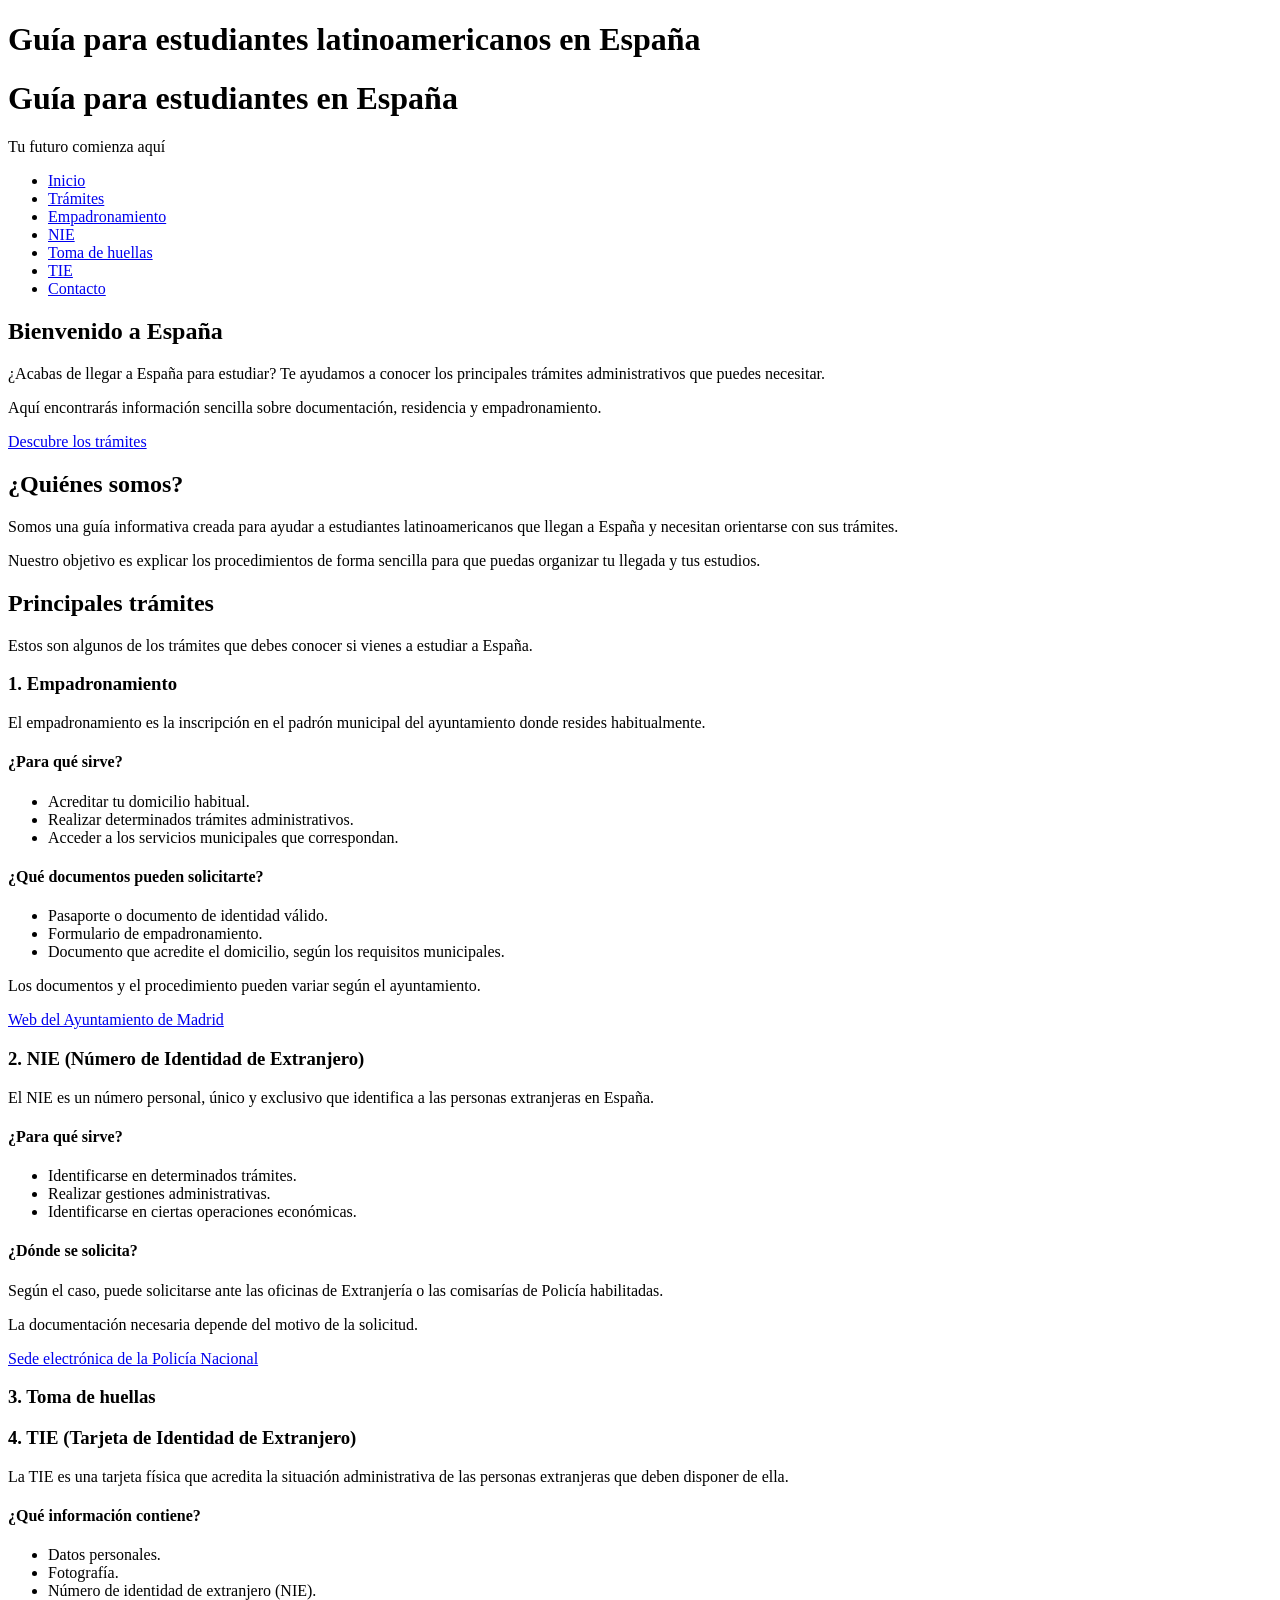
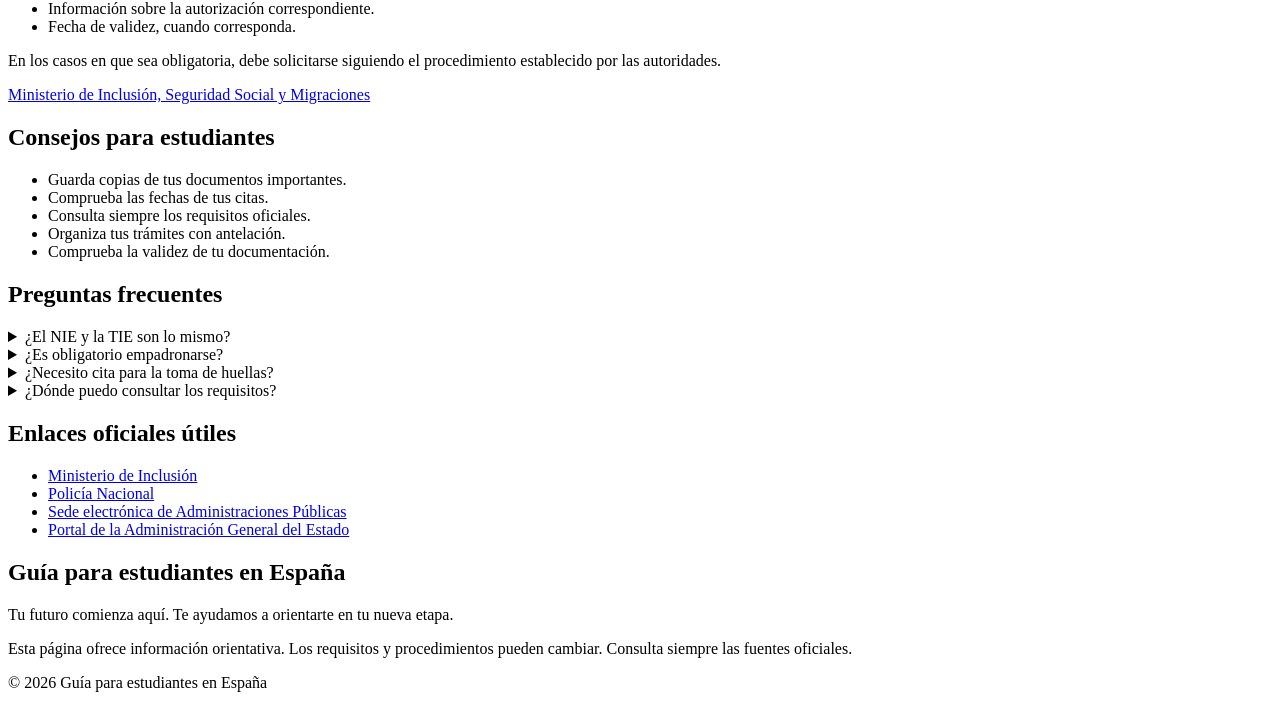
==== index.html @ 2b6cca32 "Add files via upload" ====
<!DOCTYPE html>
<html lang="es">

<head>
     <meta charset="UTF-8">

 <meta name="viewport" content="width=device-width, initial-scale=1.0">

 <title>Guía para estudiantes latinoamericanos en España</title>

 <meta name="description"
      content="Guía para estudiantes latinoamericanos que llegan a España. Información y orientación para gestionar el empadronamiento, NIE, TIE, toma de huellas y otros trámites.">

 <meta name="keywords"
 content="estudiantes latinoamericanos España, estudiar en España, empadronamiento, NIE, TIE, toma de huellas, trámites España, estudiantes extranjeros, residencia España">

 <meta name="author" content="Guía Estudiantes en España">
 <meta name="robots" content="index, follow">
  <link rel="stylesheet" href="estiloindex.css">

</head>

<body>

    <header>
        <h1>Guía para estudiantes latinoamericanos en España</h1>
<link rel="apple-touch-icon" sizes="180x180" href="/apple-touch-icon.png">
<link rel="icon" type="image/png" sizes="32x32" href="/favicon-32x32.png">
<link rel="icon" type="image/png" sizes="16x16" href="/favicon-16x16.png">
<link rel="manifest" href="/site.webmanifest">
 <!-- CABECERA -->
    <header>
        <h1>Guía para estudiantes en España</h1>
        <p>Tu futuro comienza aquí</p>

        <!-- MENÚ DE NAVEGACIÓN -->
        <nav>
            <ul>
                <li><a href="#inicio">Inicio</a></li>
                <li><a href="#tramites">Trámites</a></li>
                <li><a href="#empadronamiento">Empadronamiento</a></li>
                <li><a href="#nie">NIE</a></li>
                <li><a href="#huellas">Toma de huellas</a></li>
                <li><a href="#tie">TIE</a></li>
                <li><a href="#contacto">Contacto</a></li>
            </ul>
        </nav>
    </header>

    <!-- CONTENIDO PRINCIPAL -->
    <main>

        <!-- PORTADA -->
        <section id="inicio">
            <h2>Bienvenido a España</h2>

            <p>
                ¿Acabas de llegar a España para estudiar?
                Te ayudamos a conocer los principales trámites
                administrativos que puedes necesitar.
            </p>

            <p>
                Aquí encontrarás información sencilla sobre
                documentación, residencia y empadronamiento.
            </p>

            <a href="#tramites">Descubre los trámites</a>
        </section>

        <!-- PRESENTACIÓN -->
        <section id="presentacion">
            <h2>¿Quiénes somos?</h2>

            <p>
                Somos una guía informativa creada para ayudar
                a estudiantes latinoamericanos que llegan
                a España y necesitan orientarse con sus trámites.
            </p>

            <p>
                Nuestro objetivo es explicar los procedimientos
                de forma sencilla para que puedas organizar
                tu llegada y tus estudios.
            </p>
        </section>

        <!-- TRÁMITES -->
        <section id="tramites">
            <h2>Principales trámites</h2>

            <p>
                Estos son algunos de los trámites que debes
                conocer si vienes a estudiar a España.
            </p>

            <!-- EMPADRONAMIENTO -->
            <article id="empadronamiento">
                <h3>1. Empadronamiento</h3>

                <p>
                    El empadronamiento es la inscripción en
                    el padrón municipal del ayuntamiento
                    donde resides habitualmente.
                </p>

                <h4>¿Para qué sirve?</h4>
                <ul>
                    <li>Acreditar tu domicilio habitual.</li>
                    <li>Realizar determinados trámites administrativos.</li>
                    <li>Acceder a los servicios municipales que correspondan.</li>
                </ul>

                <h4>¿Qué documentos pueden solicitarte?</h4>
                <ul>
                    <li>Pasaporte o documento de identidad válido.</li>
                    <li>Formulario de empadronamiento.</li>
                    <li>Documento que acredite el domicilio,
                        según los requisitos municipales.</li>
                </ul>

                <p>
                    Los documentos y el procedimiento pueden
                    variar según el ayuntamiento.
                </p>

                <a href="https://www.madrid.es/"
                   target="_blank" rel="noopener noreferrer">
                    Web del Ayuntamiento de Madrid
                </a>
            </article>

            <!-- NIE -->
            <article id="nie">
                <h3>2. NIE (Número de Identidad de Extranjero)</h3>

                <p>
                    El NIE es un número personal, único y exclusivo
                    que identifica a las personas extranjeras
                    en España.
                </p>

                <h4>¿Para qué sirve?</h4>
                <ul>
                    <li>Identificarse en determinados trámites.</li>
                    <li>Realizar gestiones administrativas.</li>
                    <li>Identificarse en ciertas operaciones económicas.</li>
                </ul>

                <h4>¿Dónde se solicita?</h4>
                <p>
                    Según el caso, puede solicitarse ante
                    las oficinas de Extranjería o las
                    comisarías de Policía habilitadas.
                </p>

                <p>
                    La documentación necesaria depende del
                    motivo de la solicitud.
                </p>

                <a href="https://sede.policia.gob.es/"
                   target="_blank" rel="noopener noreferrer">
                    Sede electrónica de la Policía Nacional
                </a>
            </article>

            <!-- TOMA DE HUELLAS -->
            <article id="huellas">
                <h3>3. Toma de huellas</h3>
                 <!-- TIE -->
            <article id="tie">
                <h3>4. TIE (Tarjeta de Identidad de Extranjero)</h3>

                <p>
                    La TIE es una tarjeta física que acredita
                    la situación administrativa de las personas
                    extranjeras que deben disponer de ella.
                </p>

                <h4>¿Qué información contiene?</h4>
                <ul>
                    <li>Datos personales.</li>
                    <li>Fotografía.</li>
                    <li>Número de identidad de extranjero (NIE).</li>
                    <li>Información sobre la autorización correspondiente.</li>
                    <li>Fecha de validez, cuando corresponda.</li>
                </ul>

                <p>
                    En los casos en que sea obligatoria,
                    debe solicitarse siguiendo el procedimiento
                    establecido por las autoridades.
                </p>

                <a href="https://www.inclusion.gob.es/"
                   target="_blank" rel="noopener noreferrer">
                    Ministerio de Inclusión, Seguridad Social
                    y Migraciones
                </a>
            </article>
        </section>

        <!-- CONSEJOS -->
        <section id="consejos">
            <h2>Consejos para estudiantes</h2>

            <ul>
                <li>Guarda copias de tus documentos importantes.</li>
                <li>Comprueba las fechas de tus citas.</li>
                <li>Consulta siempre los requisitos oficiales.</li>
                <li>Organiza tus trámites con antelación.</li>
                <li>Comprueba la validez de tu documentación.</li>
            </ul>
        </section>

        <!-- PREGUNTAS FRECUENTES -->
        <section id="preguntas">
            <h2>Preguntas frecuentes</h2>

            <details>
                <summary>¿El NIE y la TIE son lo mismo?</summary>
                <p>
                    No. El NIE es un número de identificación
                    y la TIE es una tarjeta física que acredita
                    la situación administrativa correspondiente.
                </p>
            </details>

            <details>
                <summary>¿Es obligatorio empadronarse?</summary>
                <p>
                    Las personas que residen habitualmente
                    en un municipio deben inscribirse en su
                    padrón municipal. Consulta el procedimiento
                    de tu ayuntamiento.
                </p>
            </details>

            <details>
                <summary>¿Necesito cita para la toma de huellas?</summary>
                <p>
                    Cuando el procedimiento requiere toma
                    de huellas, normalmente debes solicitar
                    cita previa en la oficina correspondiente.
                </p>
            </details>

            <details>
                <summary>¿Dónde puedo consultar los requisitos?</summary>
                <p>
                    En las páginas oficiales de Extranjería,
                    la Policía Nacional y el ayuntamiento
                    donde resides.
                </p>
            </details>
        </section>

        <!-- ENLACES ÚTILES -->
        <section id="recursos">
            <h2>Enlaces oficiales útiles</h2>

            <ul>
                <li>
                    <a href="https://www.inclusion.gob.es/"
                       target="_blank" rel="noopener noreferrer">
                        Ministerio de Inclusión
                    </a>
                </li>

                <li>
                    <a href="https://sede.policia.gob.es/"
                       target="_blank" rel="noopener noreferrer">
                        Policía Nacional
                    </a>
                </li>

                <li>
                    <a href="https://sede.administracionespublicas.gob.es/"
                       target="_blank" rel="noopener noreferrer">
                        Sede electrónica de Administraciones Públicas
                    </a>
                </li>

                <li>
                    <a href="https://administracion.gob.es/"
                       target="_blank" rel="noopener noreferrer">
                        Portal de la Administración General del Estado
                    </a>
                </li>
            </ul>
        </section>

    </main>

    <!-- PIE DE PÁGINA -->
    <footer id="contacto">
        <h2>Guía para estudiantes en España</h2>

        <p>
            Tu futuro comienza aquí.
            Te ayudamos a orientarte en tu nueva etapa.
        </p>

        <p>
            Esta página ofrece información orientativa.
            Los requisitos y procedimientos pueden cambiar.
            Consulta siempre las fuentes oficiales.
        </p>

        <p>&copy; 2026 Guía para estudiantes en España</p>
    </footer>

</body>
</html>
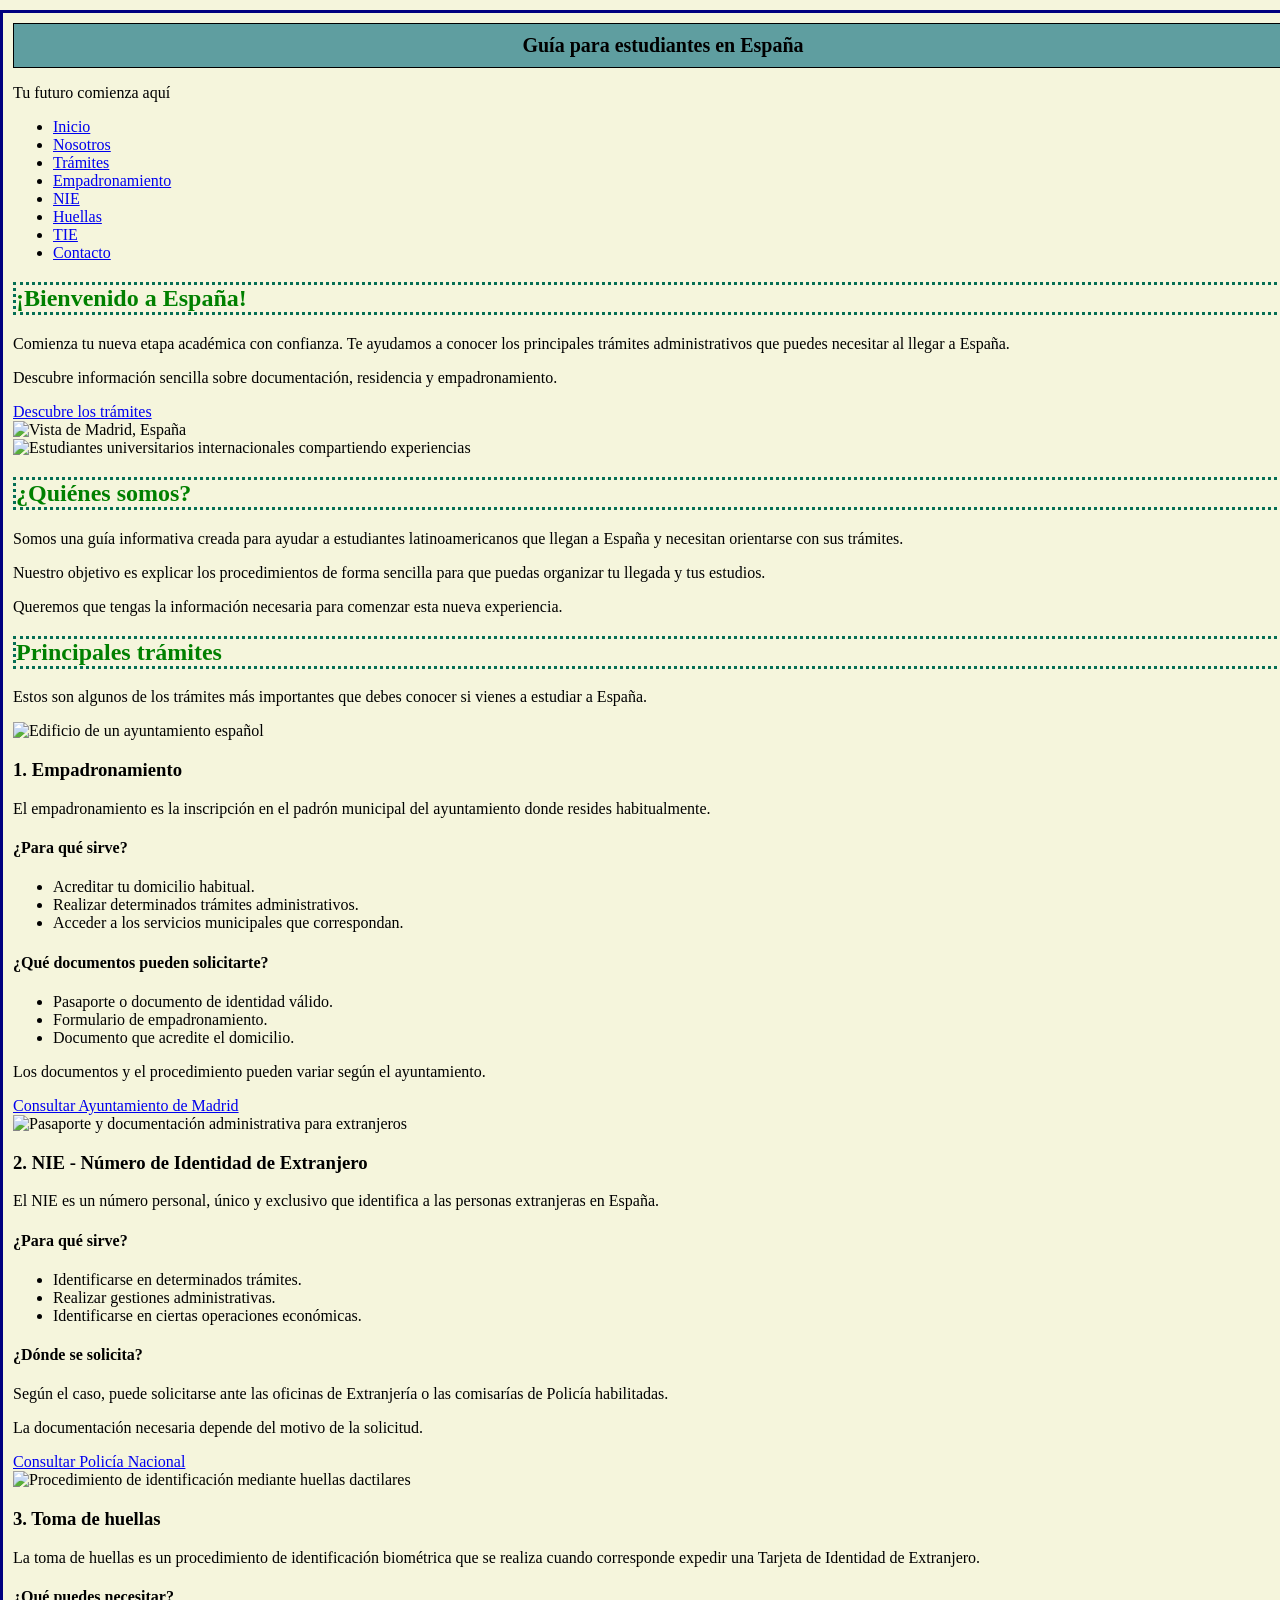
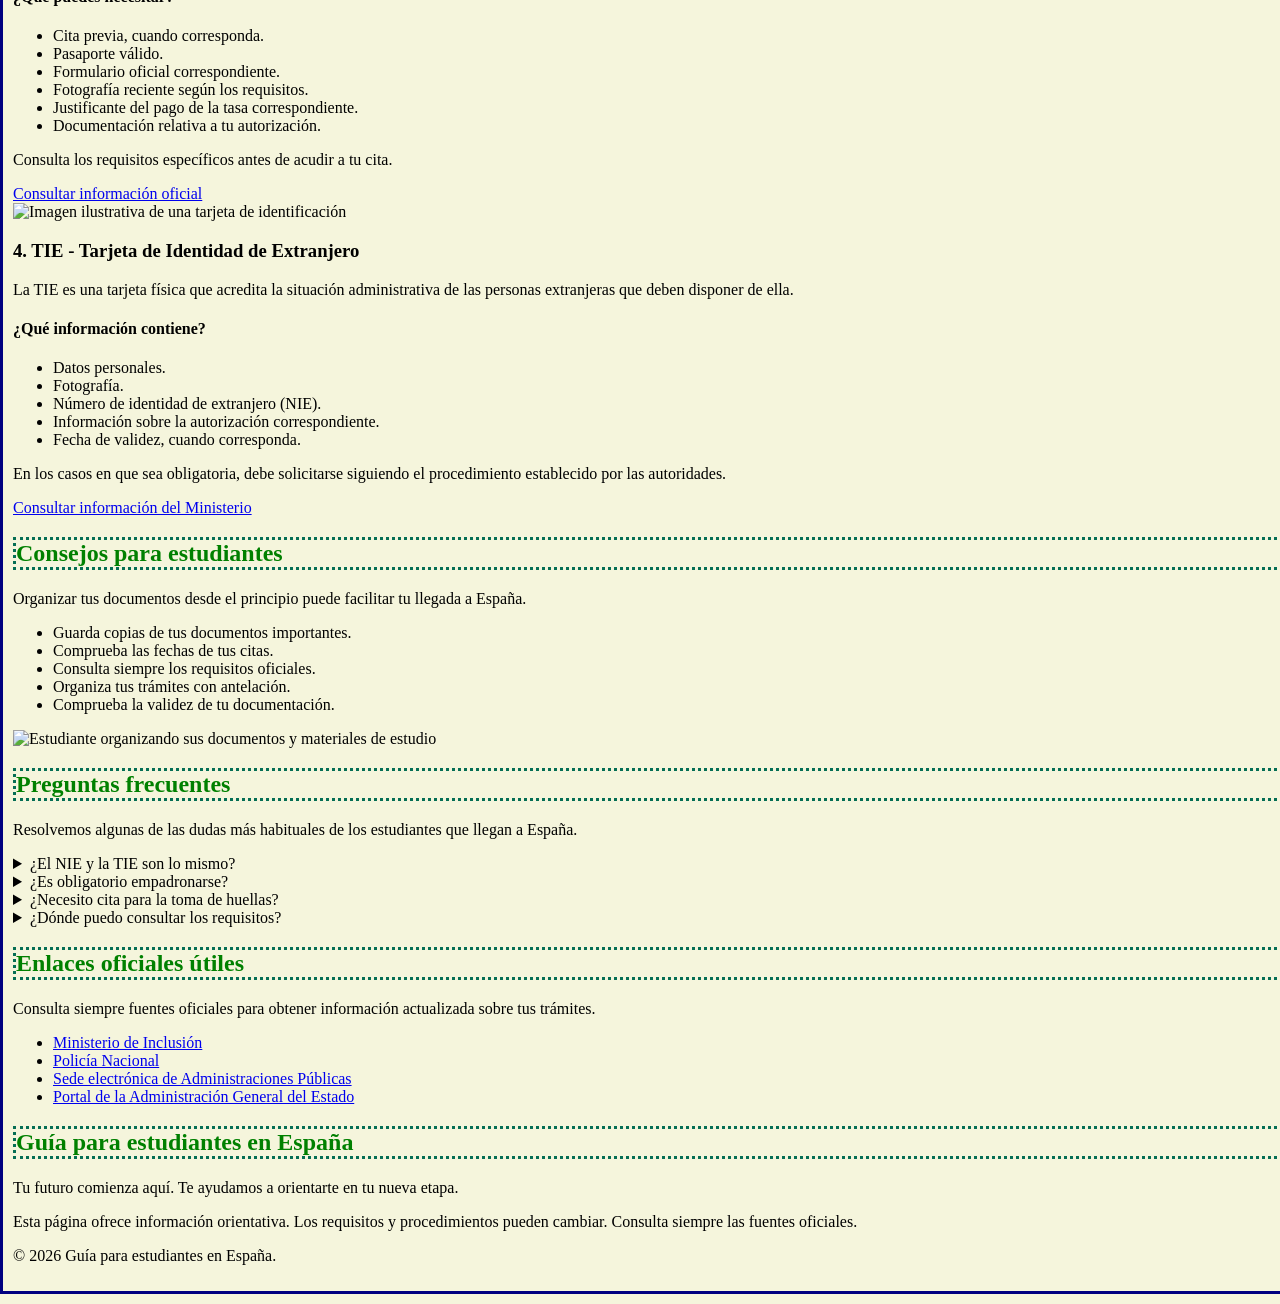
==== commit 4f3ced1f: "Update index.html" ====
--- a/index.html
+++ b/index.html
@@ -1,225 +1,444 @@
+
 <!DOCTYPE html>
 <html lang="es">
 
 <head>
-     <meta charset="UTF-8">
-
- <meta name="viewport" content="width=device-width, initial-scale=1.0">
-
- <title>Guía para estudiantes latinoamericanos en España</title>
-
- <meta name="description"
-      content="Guía para estudiantes latinoamericanos que llegan a España. Información y orientación para gestionar el empadronamiento, NIE, TIE, toma de huellas y otros trámites.">
-
- <meta name="keywords"
- content="estudiantes latinoamericanos España, estudiar en España, empadronamiento, NIE, TIE, toma de huellas, trámites España, estudiantes extranjeros, residencia España">
-
- <meta name="author" content="Guía Estudiantes en España">
- <meta name="robots" content="index, follow">
-  <link rel="stylesheet" href="estiloindex.css">
+    <meta charset="UTF-8">
+    <meta name="viewport" content="width=device-width, initial-scale=1.0">
+
+    <title>Guía para estudiantes latinoamericanos en España</title>
+
+    <meta name="description"
+        content="Guía para estudiantes latinoamericanos que llegan a España. Información sobre empadronamiento, NIE, TIE y toma de huellas.">
+
+    <meta name="keywords"
+        content="estudiantes latinoamericanos España, estudiar en España, empadronamiento, NIE, TIE, trámites España">
+
+    <meta name="author" content="Guía Estudiantes en España">
+    <meta name="robots" content="index, follow">
+
+    <!-- ARCHIVO CSS -->
+    <link rel="stylesheet" href="estiloindex.css">
+
+    <!-- ICONOS -->
+    <link rel="apple-touch-icon" sizes="180x180" href="/apple-touch-icon.png">
+    <link rel="icon" type="image/png" sizes="32x32" href="/favicon-32x32.png">
+    <link rel="icon" type="image/png" sizes="16x16" href="/favicon-16x16.png">
 
 </head>
 
 <body>
 
-    <header>
-        <h1>Guía para estudiantes latinoamericanos en España</h1>
-<link rel="apple-touch-icon" sizes="180x180" href="/apple-touch-icon.png">
-<link rel="icon" type="image/png" sizes="32x32" href="/favicon-32x32.png">
-<link rel="icon" type="image/png" sizes="16x16" href="/favicon-16x16.png">
-<link rel="manifest" href="/site.webmanifest">
- <!-- CABECERA -->
-    <header>
+    <!-- CABECERA -->
+    <header class="cabecera">
+
         <h1>Guía para estudiantes en España</h1>
         <p>Tu futuro comienza aquí</p>
 
-        <!-- MENÚ DE NAVEGACIÓN -->
-        <nav>
+        <nav aria-label="Navegación principal">
             <ul>
                 <li><a href="#inicio">Inicio</a></li>
+                <li><a href="#presentacion">Nosotros</a></li>
                 <li><a href="#tramites">Trámites</a></li>
                 <li><a href="#empadronamiento">Empadronamiento</a></li>
                 <li><a href="#nie">NIE</a></li>
-                <li><a href="#huellas">Toma de huellas</a></li>
+                <li><a href="#huellas">Huellas</a></li>
                 <li><a href="#tie">TIE</a></li>
                 <li><a href="#contacto">Contacto</a></li>
             </ul>
         </nav>
+
     </header>
 
-    <!-- CONTENIDO PRINCIPAL -->
+
     <main>
 
-        <!-- PORTADA -->
-        <section id="inicio">
-            <h2>Bienvenido a España</h2>
+        <!-- ===================== -->
+        <!-- PORTADA PRINCIPAL -->
+        <!-- ===================== -->
+
+        <section id="inicio" class="portada">
+
+            <div class="portada-contenido">
+
+                <div class="portada-texto">
+
+                    <h2>¡Bienvenido a España!</h2>
+
+                    <p>
+                        Comienza tu nueva etapa académica con confianza.
+                        Te ayudamos a conocer los principales trámites
+                        administrativos que puedes necesitar al llegar
+                        a España.
+                    </p>
+
+                    <p>
+                        Descubre información sencilla sobre documentación,
+                        residencia y empadronamiento.
+                    </p>
+
+                    <a href="#tramites" class="boton">
+                        Descubre los trámites
+                    </a>
+
+                </div>
+
+                <div class="portada-imagen">
+
+                    <img
+                        src="imagenes/portada.jpg"
+                        alt="Vista de Madrid, España"
+                        class="imagen-principal"
+                        fetchpriority="high">
+
+                </div>
+
+            </div>
+
+        </section>
+
+
+        <!-- ===================== -->
+        <!-- PRESENTACIÓN -->
+        <!-- ===================== -->
+
+        <section id="presentacion" class="seccion-presentacion">
+
+            <div class="presentacion-contenido">
+
+                <div class="presentacion-imagen">
+
+                    <img
+                        src="imagenes/estudiantes.jpg"
+                        alt="Estudiantes universitarios internacionales compartiendo experiencias"
+                        loading="lazy">
+
+                </div>
+
+                <div class="presentacion-texto">
+
+                    <h2>¿Quiénes somos?</h2>
+
+                    <p>
+                        Somos una guía informativa creada para ayudar
+                        a estudiantes latinoamericanos que llegan
+                        a España y necesitan orientarse con sus trámites.
+                    </p>
+
+                    <p>
+                        Nuestro objetivo es explicar los procedimientos
+                        de forma sencilla para que puedas organizar
+                        tu llegada y tus estudios.
+                    </p>
+
+                    <p>
+                        Queremos que tengas la información necesaria
+                        para comenzar esta nueva experiencia.
+                    </p>
+
+                </div>
+
+            </div>
+
+        </section>
+
+
+        <!-- ===================== -->
+        <!-- PRINCIPALES TRÁMITES -->
+        <!-- ===================== -->
+
+        <section id="tramites" class="seccion-tramites">
+
+            <h2>Principales trámites</h2>
+
+            <p class="introduccion">
+                Estos son algunos de los trámites más importantes
+                que debes conocer si vienes a estudiar a España.
+            </p>
+
+
+            <!-- EMPADRONAMIENTO -->
+
+            <article id="empadronamiento" class="tarjeta-tramite">
+
+                <div class="tramite-imagen">
+
+                    <img
+                        src="imagenes/empadronamiento.jpg"
+                        alt="Edificio de un ayuntamiento español"
+                        class="imagen-tramite"
+                        loading="lazy">
+
+                </div>
+
+                <div class="tramite-contenido">
+
+                    <h3>1. Empadronamiento</h3>
+
+                    <p>
+                        El empadronamiento es la inscripción en
+                        el padrón municipal del ayuntamiento
+                        donde resides habitualmente.
+                    </p>
+
+                    <h4>¿Para qué sirve?</h4>
+
+                    <ul>
+                        <li>Acreditar tu domicilio habitual.</li>
+                        <li>Realizar determinados trámites administrativos.</li>
+                        <li>Acceder a los servicios municipales que correspondan.</li>
+                    </ul>
+
+                    <h4>¿Qué documentos pueden solicitarte?</h4>
+
+                    <ul>
+                        <li>Pasaporte o documento de identidad válido.</li>
+                        <li>Formulario de empadronamiento.</li>
+                        <li>Documento que acredite el domicilio.</li>
+                    </ul>
+
+                    <p>
+                        Los documentos y el procedimiento pueden
+                        variar según el ayuntamiento.
+                    </p>
+
+                    <a
+                        href="https://www.madrid.es/"
+                        target="_blank"
+                        rel="noopener noreferrer"
+                        class="enlace-oficial">
+                        Consultar Ayuntamiento de Madrid
+                    </a>
+
+                </div>
+
+            </article>
+
+
+            <!-- NIE -->
+
+            <article id="nie" class="tarjeta-tramite">
+
+                <div class="tramite-imagen">
+
+                    <img
+                        src="imagenes/nie.jpg"
+                        alt="Pasaporte y documentación administrativa para extranjeros"
+                        class="imagen-tramite"
+                        loading="lazy">
+
+                </div>
+
+                <div class="tramite-contenido">
+
+                    <h3>2. NIE - Número de Identidad de Extranjero</h3>
+
+                    <p>
+                        El NIE es un número personal, único y exclusivo
+                        que identifica a las personas extranjeras
+                        en España.
+                    </p>
+
+                    <h4>¿Para qué sirve?</h4>
+
+                    <ul>
+                        <li>Identificarse en determinados trámites.</li>
+                        <li>Realizar gestiones administrativas.</li>
+                        <li>Identificarse en ciertas operaciones económicas.</li>
+                    </ul>
+
+                    <h4>¿Dónde se solicita?</h4>
+
+                    <p>
+                        Según el caso, puede solicitarse ante
+                        las oficinas de Extranjería o las
+                        comisarías de Policía habilitadas.
+                    </p>
+
+                    <p>
+                        La documentación necesaria depende del
+                        motivo de la solicitud.
+                    </p>
+
+                    <a
+                        href="https://sede.policia.gob.es/"
+                        target="_blank"
+                        rel="noopener noreferrer"
+                        class="enlace-oficial">
+                        Consultar Policía Nacional
+                    </a>
+
+                </div>
+
+            </article>
+
+
+            <!-- TOMA DE HUELLAS -->
+
+            <article id="huellas" class="tarjeta-tramite">
+
+                <div class="tramite-imagen">
+
+                    <img
+                        src="imagenes/huellas.jpg"
+                        alt="Procedimiento de identificación mediante huellas dactilares"
+                        class="imagen-tramite"
+                        loading="lazy">
+
+                </div>
+
+                <div class="tramite-contenido">
+
+                    <h3>3. Toma de huellas</h3>
+
+                    <p>
+                        La toma de huellas es un procedimiento
+                        de identificación biométrica que se realiza
+                        cuando corresponde expedir una Tarjeta
+                        de Identidad de Extranjero.
+                    </p>
+
+                    <h4>¿Qué puedes necesitar?</h4>
+
+                    <ul>
+                        <li>Cita previa, cuando corresponda.</li>
+                        <li>Pasaporte válido.</li>
+                        <li>Formulario oficial correspondiente.</li>
+                        <li>Fotografía reciente según los requisitos.</li>
+                        <li>Justificante del pago de la tasa correspondiente.</li>
+                        <li>Documentación relativa a tu autorización.</li>
+                    </ul>
+
+                    <p>
+                        Consulta los requisitos específicos
+                        antes de acudir a tu cita.
+                    </p>
+
+                    <a
+                        href="https://sede.administracionespublicas.gob.es/"
+                        target="_blank"
+                        rel="noopener noreferrer"
+                        class="enlace-oficial">
+                        Consultar información oficial
+                    </a>
+
+                </div>
+
+            </article>
+
+
+            <!-- TIE -->
+
+            <article id="tie" class="tarjeta-tramite">
+
+                <div class="tramite-imagen">
+
+                    <img
+                        src="imagenes/tie.jpg"
+                        alt="Imagen ilustrativa de una tarjeta de identificación"
+                        class="imagen-tramite"
+                        loading="lazy">
+
+                </div>
+
+                <div class="tramite-contenido">
+
+                    <h3>4. TIE - Tarjeta de Identidad de Extranjero</h3>
+
+                    <p>
+                        La TIE es una tarjeta física que acredita
+                        la situación administrativa de las personas
+                        extranjeras que deben disponer de ella.
+                    </p>
+
+                    <h4>¿Qué información contiene?</h4>
+
+                    <ul>
+                        <li>Datos personales.</li>
+                        <li>Fotografía.</li>
+                        <li>Número de identidad de extranjero (NIE).</li>
+                        <li>Información sobre la autorización correspondiente.</li>
+                        <li>Fecha de validez, cuando corresponda.</li>
+                    </ul>
+
+                    <p>
+                        En los casos en que sea obligatoria,
+                        debe solicitarse siguiendo el procedimiento
+                        establecido por las autoridades.
+                    </p>
+
+                    <a
+                        href="https://www.inclusion.gob.es/"
+                        target="_blank"
+                        rel="noopener noreferrer"
+                        class="enlace-oficial">
+                        Consultar información del Ministerio
+                    </a>
+
+                </div>
+
+            </article>
+
+        </section>
+
+
+        <!-- ===================== -->
+        <!-- CONSEJOS -->
+        <!-- ===================== -->
+
+        <section id="consejos" class="seccion-consejos">
+
+            <div class="consejos-contenido">
+
+                <div class="consejos-texto">
+
+                    <h2>Consejos para estudiantes</h2>
+
+                    <p>
+                        Organizar tus documentos desde el principio
+                        puede facilitar tu llegada a España.
+                    </p>
+
+                    <ul>
+                        <li>Guarda copias de tus documentos importantes.</li>
+                        <li>Comprueba las fechas de tus citas.</li>
+                        <li>Consulta siempre los requisitos oficiales.</li>
+                        <li>Organiza tus trámites con antelación.</li>
+                        <li>Comprueba la validez de tu documentación.</li>
+                    </ul>
+
+                </div>
+
+                <div class="consejos-imagen">
+
+                    <img
+                        src="imagenes/consejos.jpg"
+                        alt="Estudiante organizando sus documentos y materiales de estudio"
+                        loading="lazy">
+
+                </div>
+
+            </div>
+
+        </section>
+
+
+        <!-- ===================== -->
+        <!-- PREGUNTAS FRECUENTES -->
+        <!-- ===================== -->
+
+        <section id="preguntas" class="seccion-preguntas">
+
+            <h2>Preguntas frecuentes</h2>
 
             <p>
-                ¿Acabas de llegar a España para estudiar?
-                Te ayudamos a conocer los principales trámites
-                administrativos que puedes necesitar.
+                Resolvemos algunas de las dudas más habituales
+                de los estudiantes que llegan a España.
             </p>
-
-            <p>
-                Aquí encontrarás información sencilla sobre
-                documentación, residencia y empadronamiento.
-            </p>
-
-            <a href="#tramites">Descubre los trámites</a>
-        </section>
-
-        <!-- PRESENTACIÓN -->
-        <section id="presentacion">
-            <h2>¿Quiénes somos?</h2>
-
-            <p>
-                Somos una guía informativa creada para ayudar
-                a estudiantes latinoamericanos que llegan
-                a España y necesitan orientarse con sus trámites.
-            </p>
-
-            <p>
-                Nuestro objetivo es explicar los procedimientos
-                de forma sencilla para que puedas organizar
-                tu llegada y tus estudios.
-            </p>
-        </section>
-
-        <!-- TRÁMITES -->
-        <section id="tramites">
-            <h2>Principales trámites</h2>
-
-            <p>
-                Estos son algunos de los trámites que debes
-                conocer si vienes a estudiar a España.
-            </p>
-
-            <!-- EMPADRONAMIENTO -->
-            <article id="empadronamiento">
-                <h3>1. Empadronamiento</h3>
-
-                <p>
-                    El empadronamiento es la inscripción en
-                    el padrón municipal del ayuntamiento
-                    donde resides habitualmente.
-                </p>
-
-                <h4>¿Para qué sirve?</h4>
-                <ul>
-                    <li>Acreditar tu domicilio habitual.</li>
-                    <li>Realizar determinados trámites administrativos.</li>
-                    <li>Acceder a los servicios municipales que correspondan.</li>
-                </ul>
-
-                <h4>¿Qué documentos pueden solicitarte?</h4>
-                <ul>
-                    <li>Pasaporte o documento de identidad válido.</li>
-                    <li>Formulario de empadronamiento.</li>
-                    <li>Documento que acredite el domicilio,
-                        según los requisitos municipales.</li>
-                </ul>
-
-                <p>
-                    Los documentos y el procedimiento pueden
-                    variar según el ayuntamiento.
-                </p>
-
-                <a href="https://www.madrid.es/"
-                   target="_blank" rel="noopener noreferrer">
-                    Web del Ayuntamiento de Madrid
-                </a>
-            </article>
-
-            <!-- NIE -->
-            <article id="nie">
-                <h3>2. NIE (Número de Identidad de Extranjero)</h3>
-
-                <p>
-                    El NIE es un número personal, único y exclusivo
-                    que identifica a las personas extranjeras
-                    en España.
-                </p>
-
-                <h4>¿Para qué sirve?</h4>
-                <ul>
-                    <li>Identificarse en determinados trámites.</li>
-                    <li>Realizar gestiones administrativas.</li>
-                    <li>Identificarse en ciertas operaciones económicas.</li>
-                </ul>
-
-                <h4>¿Dónde se solicita?</h4>
-                <p>
-                    Según el caso, puede solicitarse ante
-                    las oficinas de Extranjería o las
-                    comisarías de Policía habilitadas.
-                </p>
-
-                <p>
-                    La documentación necesaria depende del
-                    motivo de la solicitud.
-                </p>
-
-                <a href="https://sede.policia.gob.es/"
-                   target="_blank" rel="noopener noreferrer">
-                    Sede electrónica de la Policía Nacional
-                </a>
-            </article>
-
-            <!-- TOMA DE HUELLAS -->
-            <article id="huellas">
-                <h3>3. Toma de huellas</h3>
-                 <!-- TIE -->
-            <article id="tie">
-                <h3>4. TIE (Tarjeta de Identidad de Extranjero)</h3>
-
-                <p>
-                    La TIE es una tarjeta física que acredita
-                    la situación administrativa de las personas
-                    extranjeras que deben disponer de ella.
-                </p>
-
-                <h4>¿Qué información contiene?</h4>
-                <ul>
-                    <li>Datos personales.</li>
-                    <li>Fotografía.</li>
-                    <li>Número de identidad de extranjero (NIE).</li>
-                    <li>Información sobre la autorización correspondiente.</li>
-                    <li>Fecha de validez, cuando corresponda.</li>
-                </ul>
-
-                <p>
-                    En los casos en que sea obligatoria,
-                    debe solicitarse siguiendo el procedimiento
-                    establecido por las autoridades.
-                </p>
-
-                <a href="https://www.inclusion.gob.es/"
-                   target="_blank" rel="noopener noreferrer">
-                    Ministerio de Inclusión, Seguridad Social
-                    y Migraciones
-                </a>
-            </article>
-        </section>
-
-        <!-- CONSEJOS -->
-        <section id="consejos">
-            <h2>Consejos para estudiantes</h2>
-
-            <ul>
-                <li>Guarda copias de tus documentos importantes.</li>
-                <li>Comprueba las fechas de tus citas.</li>
-                <li>Consulta siempre los requisitos oficiales.</li>
-                <li>Organiza tus trámites con antelación.</li>
-                <li>Comprueba la validez de tu documentación.</li>
-            </ul>
-        </section>
-
-        <!-- PREGUNTAS FRECUENTES -->
-        <section id="preguntas">
-            <h2>Preguntas frecuentes</h2>
 
             <details>
                 <summary>¿El NIE y la TIE son lo mismo?</summary>
+
                 <p>
                     No. El NIE es un número de identificación
                     y la TIE es una tarjeta física que acredita
@@ -229,6 +448,7 @@
 
             <details>
                 <summary>¿Es obligatorio empadronarse?</summary>
+
                 <p>
                     Las personas que residen habitualmente
                     en un municipio deben inscribirse en su
@@ -239,6 +459,7 @@
 
             <details>
                 <summary>¿Necesito cita para la toma de huellas?</summary>
+
                 <p>
                     Cuando el procedimiento requiere toma
                     de huellas, normalmente debes solicitar
@@ -248,53 +469,77 @@
 
             <details>
                 <summary>¿Dónde puedo consultar los requisitos?</summary>
+
                 <p>
                     En las páginas oficiales de Extranjería,
                     la Policía Nacional y el ayuntamiento
                     donde resides.
                 </p>
             </details>
+
         </section>
 
-        <!-- ENLACES ÚTILES -->
-        <section id="recursos">
+
+        <!-- ===================== -->
+        <!-- RECURSOS OFICIALES -->
+        <!-- ===================== -->
+
+        <section id="recursos" class="seccion-recursos">
+
             <h2>Enlaces oficiales útiles</h2>
 
+            <p>
+                Consulta siempre fuentes oficiales para obtener
+                información actualizada sobre tus trámites.
+            </p>
+
             <ul>
+
                 <li>
                     <a href="https://www.inclusion.gob.es/"
-                       target="_blank" rel="noopener noreferrer">
+                       target="_blank"
+                       rel="noopener noreferrer">
                         Ministerio de Inclusión
                     </a>
                 </li>
 
                 <li>
                     <a href="https://sede.policia.gob.es/"
-                       target="_blank" rel="noopener noreferrer">
+                       target="_blank"
+                       rel="noopener noreferrer">
                         Policía Nacional
                     </a>
                 </li>
 
                 <li>
                     <a href="https://sede.administracionespublicas.gob.es/"
-                       target="_blank" rel="noopener noreferrer">
+                       target="_blank"
+                       rel="noopener noreferrer">
                         Sede electrónica de Administraciones Públicas
                     </a>
                 </li>
 
                 <li>
                     <a href="https://administracion.gob.es/"
-                       target="_blank" rel="noopener noreferrer">
+                       target="_blank"
+                       rel="noopener noreferrer">
                         Portal de la Administración General del Estado
                     </a>
                 </li>
+
             </ul>
+
         </section>
 
     </main>
 
+
+    <!-- ===================== -->
     <!-- PIE DE PÁGINA -->
+    <!-- ===================== -->
+
     <footer id="contacto">
+
         <h2>Guía para estudiantes en España</h2>
 
         <p>
@@ -308,8 +553,11 @@
             Consulta siempre las fuentes oficiales.
         </p>
 
-        <p>&copy; 2026 Guía para estudiantes en España</p>
+        <p>
+            &copy; 2026 Guía para estudiantes en España.
+        </p>
+
     </footer>
 
 </body>
-</html>+</html>
--- a/estiloindex.css
+++ b/estiloindex.css
@@ -0,0 +1,84 @@
+h1{
+    color: red;
+    font-size: 40px;
+    background-color: rgb(0, 0, 100);
+    padding: 5px 10px 5px 10px;
+}
+
+h2{
+    color: green;
+    border-color: rgb(5, 110, 84);
+    border-style: dotted;
+    border-width: 3px;
+}
+
+del{
+    color: aqua;
+    text-decoration: overline rgb(5, 183, 34) wavy;
+}
+
+body{
+    background-color: beige;
+}
+
+strong{
+    color: gold;
+}
+
+body{
+    border: 3px solid rgb(0, 0, 128);
+    margin: 10px auto;
+    width: 1300px;
+    padding: 10px;
+}
+
+h1 {
+    color: black;
+    font-size: 20px;
+    background-color: cadetblue;
+    border: 1px solid black;
+    padding: 10px 40px;
+    text-align: center;
+    margin: 0;
+
+
+h2 {
+    color: rgb(96,45,85);
+}
+
+h3 {
+    /*border-color: red;
+    border-style: dashed;
+    border-width: 1px;*/
+    border-bottom: 6px solid cadetblue;
+}
+
+span {
+    background-color: black;
+    color: white;
+}
+
+del {
+    color: yellow;
+}
+
+blockquote {
+    text-align: center;
+    background-color: grey;
+    border: 3px solid green;
+    width: 40%;
+    margin: 0 auto;
+    color: white;
+    padding: 40px;
+}
+.center-image{
+    display: block;
+    marging-left:auto;
+    margin-rigth;auto;
+    li{
+        border:1px solid black:
+        display:block;
+    
+    }
+
+}
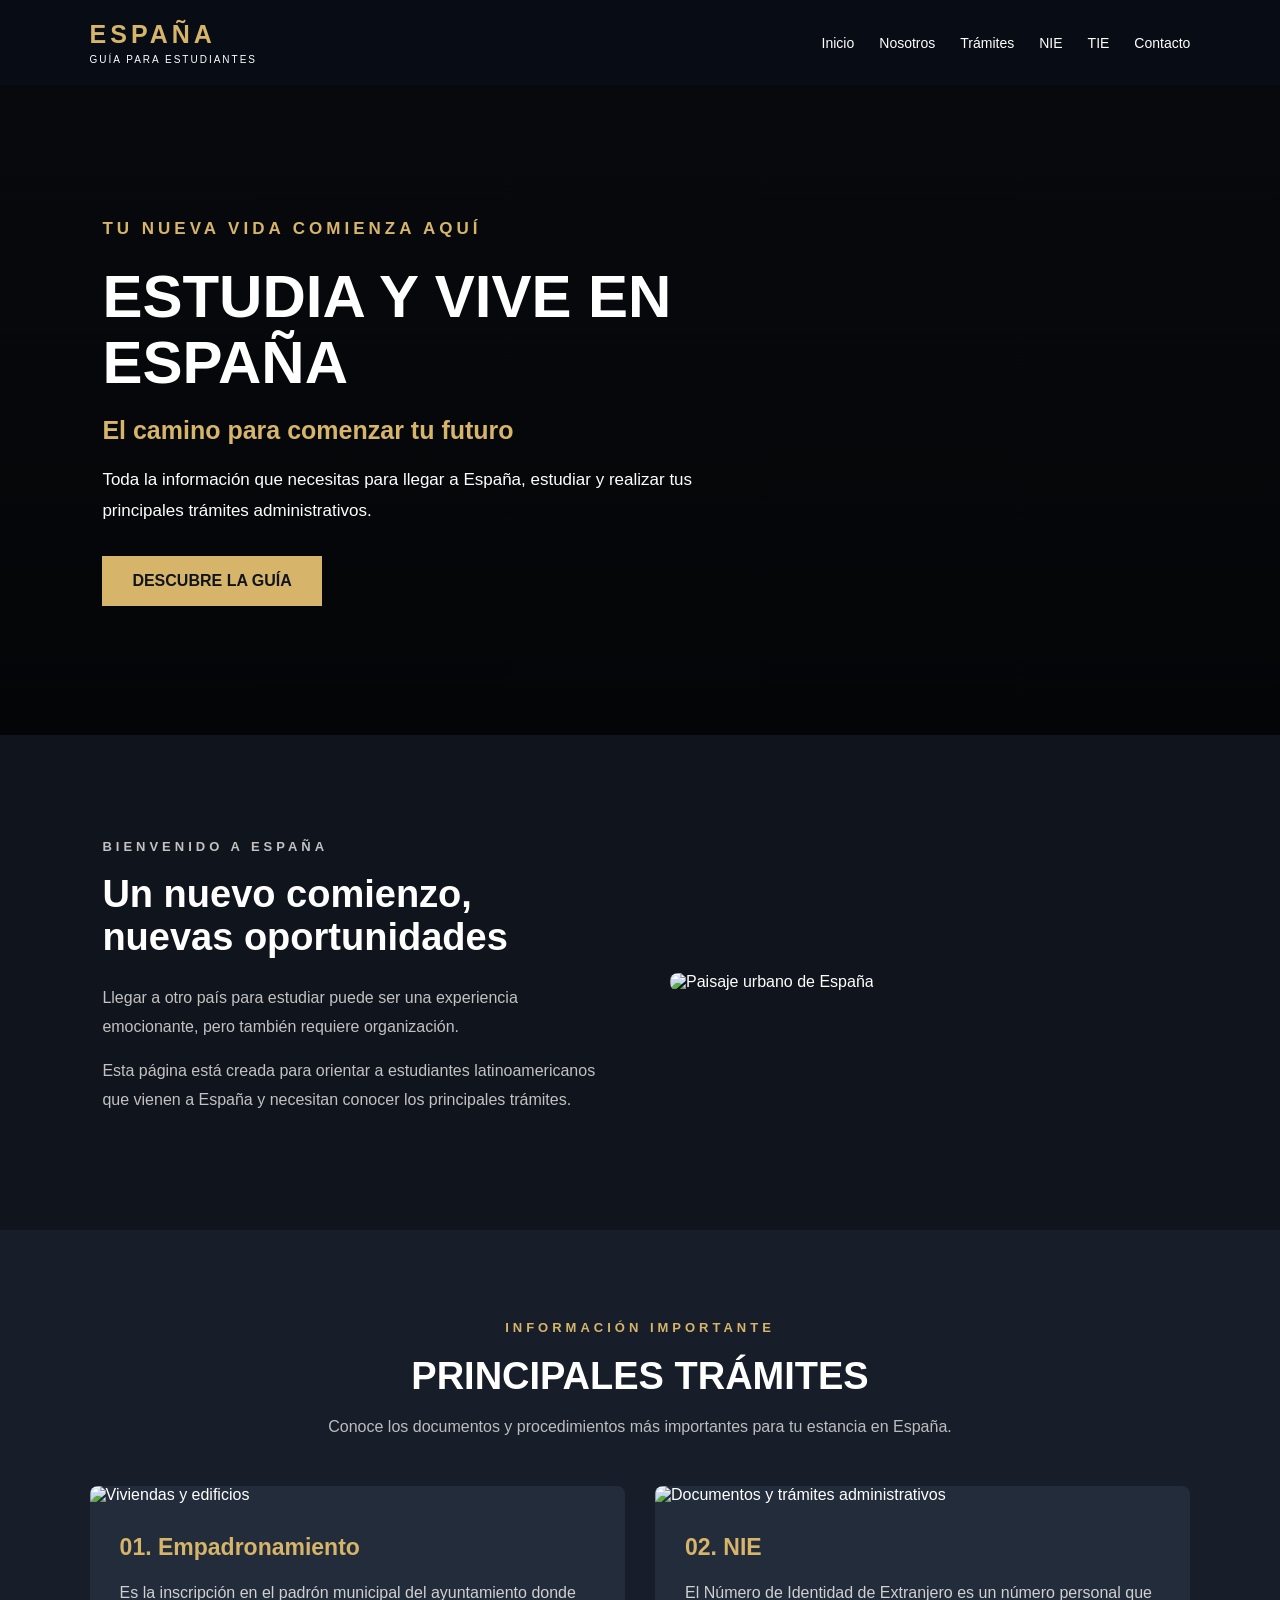
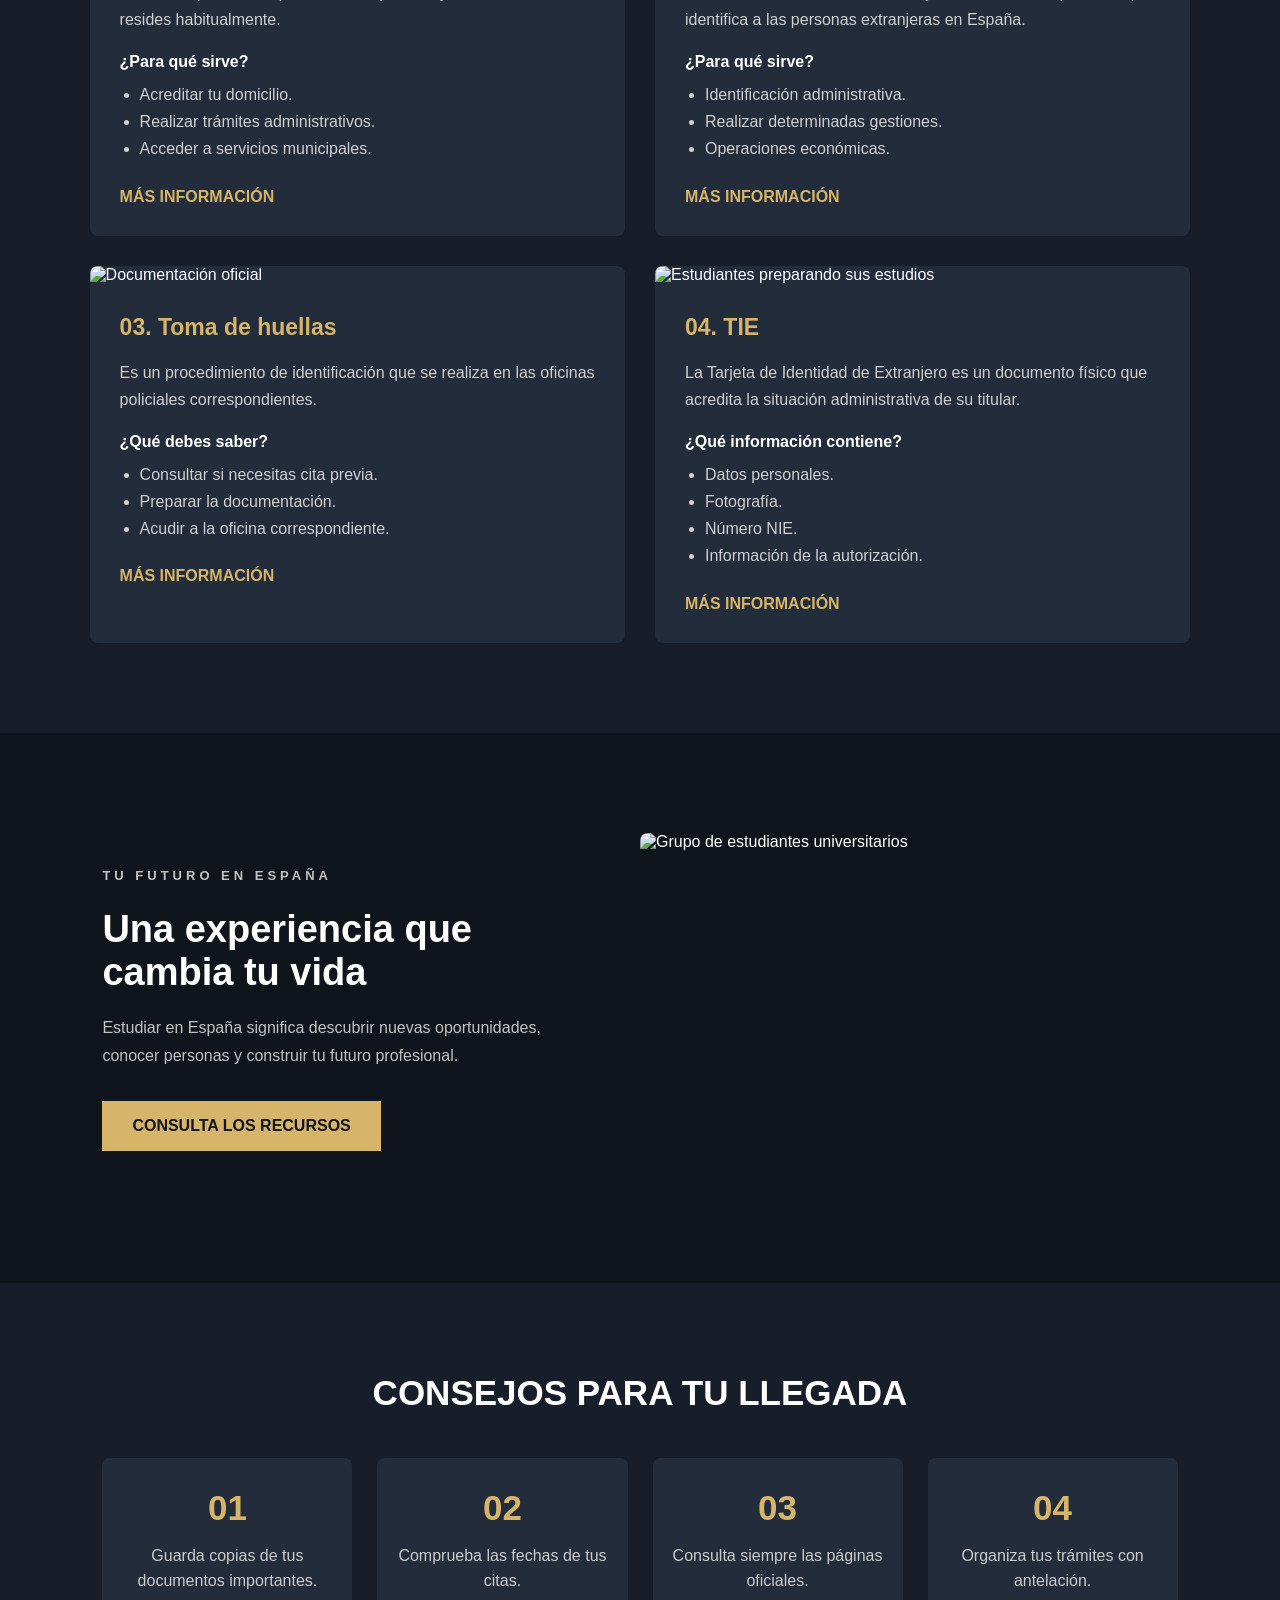
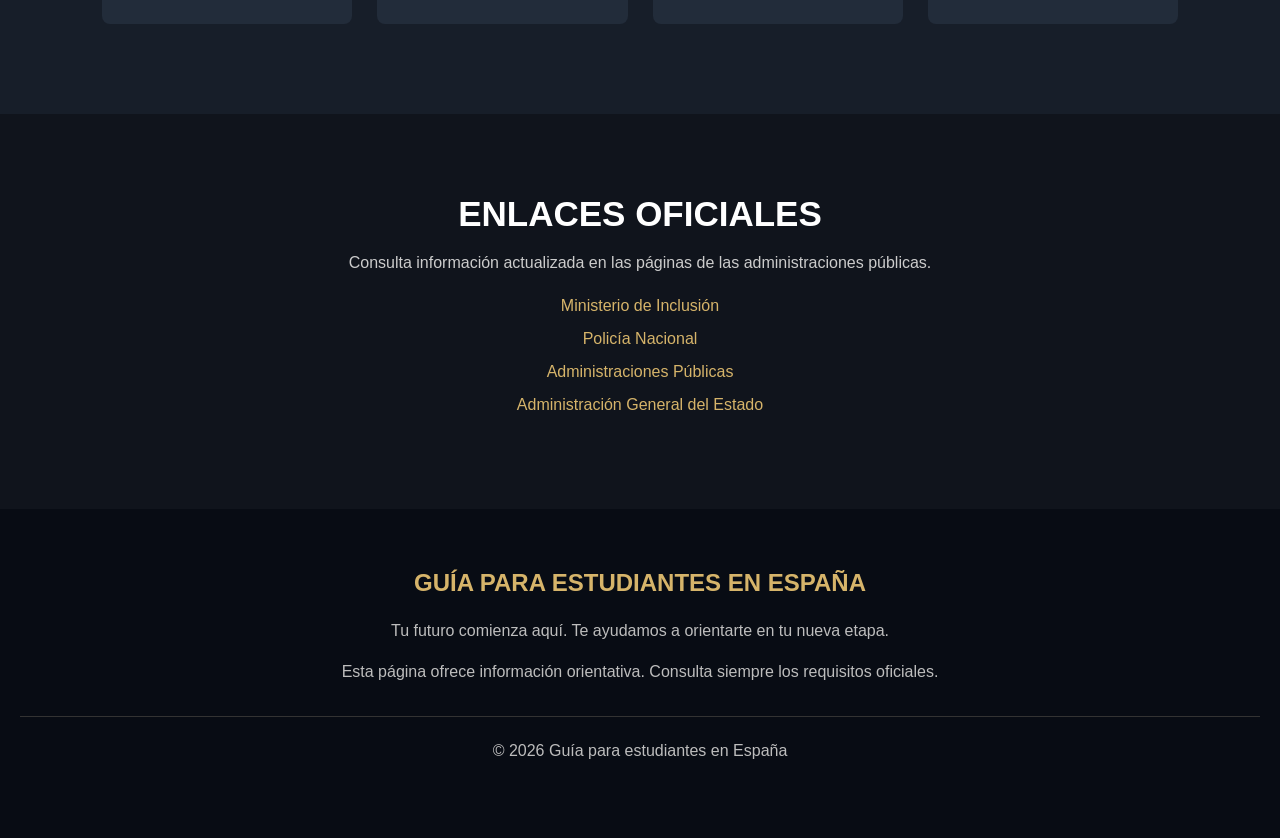
==== commit 54fad75f: "Add files via upload" ====
--- a/index.html
+++ b/index.html
@@ -9,40 +9,35 @@
     <title>Guía para estudiantes latinoamericanos en España</title>
 
     <meta name="description"
-        content="Guía para estudiantes latinoamericanos que llegan a España. Información sobre empadronamiento, NIE, TIE y toma de huellas.">
+        content="Guía para estudiantes latinoamericanos que llegan a España. Información sobre NIE, TIE, empadronamiento y toma de huellas.">
 
     <meta name="keywords"
-        content="estudiantes latinoamericanos España, estudiar en España, empadronamiento, NIE, TIE, trámites España">
+        content="estudiantes latinoamericanos España, estudiar en España, NIE, TIE, empadronamiento">
 
     <meta name="author" content="Guía Estudiantes en España">
-    <meta name="robots" content="index, follow">
-
-    <!-- ARCHIVO CSS -->
+
     <link rel="stylesheet" href="estiloindex.css">
 
-    <!-- ICONOS -->
-    <link rel="apple-touch-icon" sizes="180x180" href="/apple-touch-icon.png">
-    <link rel="icon" type="image/png" sizes="32x32" href="/favicon-32x32.png">
-    <link rel="icon" type="image/png" sizes="16x16" href="/favicon-16x16.png">
+    <link rel="icon" type="image/png" href="favicon-32x32.png">
 
 </head>
 
 <body>
 
-    <!-- CABECERA -->
+    <!-- CABECERA Y MENU -->
     <header class="cabecera">
 
-        <h1>Guía para estudiantes en España</h1>
-        <p>Tu futuro comienza aquí</p>
-
-        <nav aria-label="Navegación principal">
+        <div class="logo">
+            <span>ESPAÑA</span>
+            <p>GUÍA PARA ESTUDIANTES</p>
+        </div>
+
+        <nav>
             <ul>
                 <li><a href="#inicio">Inicio</a></li>
                 <li><a href="#presentacion">Nosotros</a></li>
                 <li><a href="#tramites">Trámites</a></li>
-                <li><a href="#empadronamiento">Empadronamiento</a></li>
                 <li><a href="#nie">NIE</a></li>
-                <li><a href="#huellas">Huellas</a></li>
                 <li><a href="#tie">TIE</a></li>
                 <li><a href="#contacto">Contacto</a></li>
             </ul>
@@ -51,91 +46,285 @@
     </header>
 
 
+    <!-- PORTADA PRINCIPAL -->
     <main>
 
-        <!-- ===================== -->
-        <!-- PORTADA PRINCIPAL -->
-        <!-- ===================== -->
-
         <section id="inicio" class="portada">
 
             <div class="portada-contenido">
 
-                <div class="portada-texto">
-
-                    <h2>¡Bienvenido a España!</h2>
-
-                    <p>
-                        Comienza tu nueva etapa académica con confianza.
-                        Te ayudamos a conocer los principales trámites
-                        administrativos que puedes necesitar al llegar
-                        a España.
-                    </p>
-
-                    <p>
-                        Descubre información sencilla sobre documentación,
-                        residencia y empadronamiento.
-                    </p>
-
-                    <a href="#tramites" class="boton">
-                        Descubre los trámites
-                    </a>
-
+                <p class="subtitulo">TU NUEVA VIDA COMIENZA AQUÍ</p>
+
+                <h1>ESTUDIA Y VIVE EN ESPAÑA</h1>
+
+                <h2>El camino para comenzar tu futuro</h2>
+
+                <p>
+                    Toda la información que necesitas para
+                    llegar a España, estudiar y realizar tus
+                    principales trámites administrativos.
+                </p>
+
+                <a href="#tramites" class="boton">
+                    DESCUBRE LA GUÍA
+                </a>
+
+            </div>
+
+        </section>
+
+
+        <!-- PRESENTACION -->
+        <section id="presentacion" class="presentacion">
+
+            <div class="texto-presentacion">
+
+                <p class="etiqueta">BIENVENIDO A ESPAÑA</p>
+
+                <h2>Un nuevo comienzo, nuevas oportunidades</h2>
+
+                <p>
+                    Llegar a otro país para estudiar puede
+                    ser una experiencia emocionante, pero
+                    también requiere organización.
+                </p>
+
+                <p>
+                    Esta página está creada para orientar
+                    a estudiantes latinoamericanos que
+                    vienen a España y necesitan conocer
+                    los principales trámites.
+                </p>
+
+            </div>
+
+            <div class="imagen-presentacion">
+                <img
+                    src="https://images.unsplash.com/photo-1539037116277-4db20889f2d4?auto=format&fit=crop&w=1000&q=85"
+                    alt="Paisaje urbano de España">
+            </div>
+
+        </section>
+
+
+        <!-- TRAMITES -->
+        <section id="tramites" class="tramites">
+
+            <p class="etiqueta">INFORMACIÓN IMPORTANTE</p>
+
+            <h2>PRINCIPALES TRÁMITES</h2>
+
+            <p class="descripcion">
+                Conoce los documentos y procedimientos
+                más importantes para tu estancia en España.
+            </p>
+
+
+            <div class="contenedor-tarjetas">
+
+
+                <!-- EMPADRONAMIENTO -->
+                <article class="tarjeta" id="empadronamiento">
+
+                    <img
+                        src="https://images.unsplash.com/photo-1565402170291-8491f14678db?auto=format&fit=crop&w=800&q=85"
+                        alt="Viviendas y edificios">
+
+                    <div class="contenido-tarjeta">
+
+                        <h3>01. Empadronamiento</h3>
+
+                        <p>
+                            Es la inscripción en el padrón
+                            municipal del ayuntamiento donde
+                            resides habitualmente.
+                        </p>
+
+                        <h4>¿Para qué sirve?</h4>
+
+                        <ul>
+                            <li>Acreditar tu domicilio.</li>
+                            <li>Realizar trámites administrativos.</li>
+                            <li>Acceder a servicios municipales.</li>
+                        </ul>
+
+                        <a href="https://www.madrid.es/"
+                           target="_blank"
+                           rel="noopener noreferrer">
+                            MÁS INFORMACIÓN
+                        </a>
+
+                    </div>
+
+                </article>
+
+
+                <!-- NIE -->
+                <article class="tarjeta" id="nie">
+
+                    <img
+                        src="https://images.unsplash.com/photo-1450101499163-c8848c66ca85?auto=format&fit=crop&w=800&q=85"
+                        alt="Documentos y trámites administrativos">
+
+                    <div class="contenido-tarjeta">
+
+                        <h3>02. NIE</h3>
+
+                        <p>
+                            El Número de Identidad de Extranjero
+                            es un número personal que identifica
+                            a las personas extranjeras en España.
+                        </p>
+
+                        <h4>¿Para qué sirve?</h4>
+
+                        <ul>
+                            <li>Identificación administrativa.</li>
+                            <li>Realizar determinadas gestiones.</li>
+                            <li>Operaciones económicas.</li>
+                        </ul>
+
+                        <a href="https://sede.policia.gob.es/"
+                           target="_blank"
+                           rel="noopener noreferrer">
+                            MÁS INFORMACIÓN
+                        </a>
+
+                    </div>
+
+                </article>
+
+
+                <!-- TOMA DE HUELLAS -->
+                <article class="tarjeta" id="huellas">
+
+                    <img
+                        src="https://images.unsplash.com/photo-1589829545856-d10d557cf95f?auto=format&fit=crop&w=800&q=85"
+                        alt="Documentación oficial">
+
+                    <div class="contenido-tarjeta">
+
+                        <h3>03. Toma de huellas</h3>
+
+                        <p>
+                            Es un procedimiento de identificación
+                            que se realiza en las oficinas
+                            policiales correspondientes.
+                        </p>
+
+                        <h4>¿Qué debes saber?</h4>
+
+                        <ul>
+                            <li>Consultar si necesitas cita previa.</li>
+                            <li>Preparar la documentación.</li>
+                            <li>Acudir a la oficina correspondiente.</li>
+                        </ul>
+
+                        <a href="https://sede.policia.gob.es/"
+                           target="_blank"
+                           rel="noopener noreferrer">
+                            MÁS INFORMACIÓN
+                        </a>
+
+                    </div>
+
+                </article>
+
+
+                <!-- TIE -->
+                <article class="tarjeta" id="tie">
+
+                    <img
+                        src="https://images.unsplash.com/photo-1503676260728-1c00da094a0b?auto=format&fit=crop&w=800&q=85"
+                        alt="Estudiantes preparando sus estudios">
+
+                    <div class="contenido-tarjeta">
+
+                        <h3>04. TIE</h3>
+
+                        <p>
+                            La Tarjeta de Identidad de Extranjero
+                            es un documento físico que acredita
+                            la situación administrativa de su titular.
+                        </p>
+
+                        <h4>¿Qué información contiene?</h4>
+
+                        <ul>
+                            <li>Datos personales.</li>
+                            <li>Fotografía.</li>
+                            <li>Número NIE.</li>
+                            <li>Información de la autorización.</li>
+                        </ul>
+
+                        <a href="https://www.inclusion.gob.es/"
+                           target="_blank"
+                           rel="noopener noreferrer">
+                            MÁS INFORMACIÓN
+                        </a>
+
+                    </div>
+
+                </article>
+
+            </div>
+
+        </section>
+
+
+        <!-- ESTUDIANTES -->
+        <section class="estudiantes">
+
+            <div class="estudiantes-texto">
+
+                <p class="etiqueta">TU FUTURO EN ESPAÑA</p>
+
+                <h2>Una experiencia que cambia tu vida</h2>
+
+                <p>
+                    Estudiar en España significa descubrir
+                    nuevas oportunidades, conocer personas
+                    y construir tu futuro profesional.
+                </p>
+
+                <a href="#recursos" class="boton">
+                    CONSULTA LOS RECURSOS
+                </a>
+
+            </div>
+
+            <img
+                src="https://images.unsplash.com/photo-1523240795612-9a054b0db644?auto=format&fit=crop&w=1200&q=85"
+                alt="Grupo de estudiantes universitarios">
+
+        </section>
+
+
+        <!-- CONSEJOS -->
+        <section class="consejos">
+
+            <h2>CONSEJOS PARA TU LLEGADA</h2>
+
+            <div class="lista-consejos">
+
+                <div>
+                    <h3>01</h3>
+                    <p>Guarda copias de tus documentos importantes.</p>
                 </div>
 
-                <div class="portada-imagen">
-
-                    <img
-                        src="imagenes/portada.jpg"
-                        alt="Vista de Madrid, España"
-                        class="imagen-principal"
-                        fetchpriority="high">
-
+                <div>
+                    <h3>02</h3>
+                    <p>Comprueba las fechas de tus citas.</p>
                 </div>
 
-            </div>
-
-        </section>
-
-
-        <!-- ===================== -->
-        <!-- PRESENTACIÓN -->
-        <!-- ===================== -->
-
-        <section id="presentacion" class="seccion-presentacion">
-
-            <div class="presentacion-contenido">
-
-                <div class="presentacion-imagen">
-
-                    <img
-                        src="imagenes/estudiantes.jpg"
-                        alt="Estudiantes universitarios internacionales compartiendo experiencias"
-                        loading="lazy">
-
+                <div>
+                    <h3>03</h3>
+                    <p>Consulta siempre las páginas oficiales.</p>
                 </div>
 
-                <div class="presentacion-texto">
-
-                    <h2>¿Quiénes somos?</h2>
-
-                    <p>
-                        Somos una guía informativa creada para ayudar
-                        a estudiantes latinoamericanos que llegan
-                        a España y necesitan orientarse con sus trámites.
-                    </p>
-
-                    <p>
-                        Nuestro objetivo es explicar los procedimientos
-                        de forma sencilla para que puedas organizar
-                        tu llegada y tus estudios.
-                    </p>
-
-                    <p>
-                        Queremos que tengas la información necesaria
-                        para comenzar esta nueva experiencia.
-                    </p>
-
+                <div>
+                    <h3>04</h3>
+                    <p>Organiza tus trámites con antelación.</p>
                 </div>
 
             </div>
@@ -143,358 +332,17 @@
         </section>
 
 
-        <!-- ===================== -->
-        <!-- PRINCIPALES TRÁMITES -->
-        <!-- ===================== -->
-
-        <section id="tramites" class="seccion-tramites">
-
-            <h2>Principales trámites</h2>
-
-            <p class="introduccion">
-                Estos son algunos de los trámites más importantes
-                que debes conocer si vienes a estudiar a España.
+        <!-- RECURSOS OFICIALES -->
+        <section id="recursos" class="recursos">
+
+            <h2>ENLACES OFICIALES</h2>
+
+            <p>
+                Consulta información actualizada en
+                las páginas de las administraciones públicas.
             </p>
 
-
-            <!-- EMPADRONAMIENTO -->
-
-            <article id="empadronamiento" class="tarjeta-tramite">
-
-                <div class="tramite-imagen">
-
-                    <img
-                        src="imagenes/empadronamiento.jpg"
-                        alt="Edificio de un ayuntamiento español"
-                        class="imagen-tramite"
-                        loading="lazy">
-
-                </div>
-
-                <div class="tramite-contenido">
-
-                    <h3>1. Empadronamiento</h3>
-
-                    <p>
-                        El empadronamiento es la inscripción en
-                        el padrón municipal del ayuntamiento
-                        donde resides habitualmente.
-                    </p>
-
-                    <h4>¿Para qué sirve?</h4>
-
-                    <ul>
-                        <li>Acreditar tu domicilio habitual.</li>
-                        <li>Realizar determinados trámites administrativos.</li>
-                        <li>Acceder a los servicios municipales que correspondan.</li>
-                    </ul>
-
-                    <h4>¿Qué documentos pueden solicitarte?</h4>
-
-                    <ul>
-                        <li>Pasaporte o documento de identidad válido.</li>
-                        <li>Formulario de empadronamiento.</li>
-                        <li>Documento que acredite el domicilio.</li>
-                    </ul>
-
-                    <p>
-                        Los documentos y el procedimiento pueden
-                        variar según el ayuntamiento.
-                    </p>
-
-                    <a
-                        href="https://www.madrid.es/"
-                        target="_blank"
-                        rel="noopener noreferrer"
-                        class="enlace-oficial">
-                        Consultar Ayuntamiento de Madrid
-                    </a>
-
-                </div>
-
-            </article>
-
-
-            <!-- NIE -->
-
-            <article id="nie" class="tarjeta-tramite">
-
-                <div class="tramite-imagen">
-
-                    <img
-                        src="imagenes/nie.jpg"
-                        alt="Pasaporte y documentación administrativa para extranjeros"
-                        class="imagen-tramite"
-                        loading="lazy">
-
-                </div>
-
-                <div class="tramite-contenido">
-
-                    <h3>2. NIE - Número de Identidad de Extranjero</h3>
-
-                    <p>
-                        El NIE es un número personal, único y exclusivo
-                        que identifica a las personas extranjeras
-                        en España.
-                    </p>
-
-                    <h4>¿Para qué sirve?</h4>
-
-                    <ul>
-                        <li>Identificarse en determinados trámites.</li>
-                        <li>Realizar gestiones administrativas.</li>
-                        <li>Identificarse en ciertas operaciones económicas.</li>
-                    </ul>
-
-                    <h4>¿Dónde se solicita?</h4>
-
-                    <p>
-                        Según el caso, puede solicitarse ante
-                        las oficinas de Extranjería o las
-                        comisarías de Policía habilitadas.
-                    </p>
-
-                    <p>
-                        La documentación necesaria depende del
-                        motivo de la solicitud.
-                    </p>
-
-                    <a
-                        href="https://sede.policia.gob.es/"
-                        target="_blank"
-                        rel="noopener noreferrer"
-                        class="enlace-oficial">
-                        Consultar Policía Nacional
-                    </a>
-
-                </div>
-
-            </article>
-
-
-            <!-- TOMA DE HUELLAS -->
-
-            <article id="huellas" class="tarjeta-tramite">
-
-                <div class="tramite-imagen">
-
-                    <img
-                        src="imagenes/huellas.jpg"
-                        alt="Procedimiento de identificación mediante huellas dactilares"
-                        class="imagen-tramite"
-                        loading="lazy">
-
-                </div>
-
-                <div class="tramite-contenido">
-
-                    <h3>3. Toma de huellas</h3>
-
-                    <p>
-                        La toma de huellas es un procedimiento
-                        de identificación biométrica que se realiza
-                        cuando corresponde expedir una Tarjeta
-                        de Identidad de Extranjero.
-                    </p>
-
-                    <h4>¿Qué puedes necesitar?</h4>
-
-                    <ul>
-                        <li>Cita previa, cuando corresponda.</li>
-                        <li>Pasaporte válido.</li>
-                        <li>Formulario oficial correspondiente.</li>
-                        <li>Fotografía reciente según los requisitos.</li>
-                        <li>Justificante del pago de la tasa correspondiente.</li>
-                        <li>Documentación relativa a tu autorización.</li>
-                    </ul>
-
-                    <p>
-                        Consulta los requisitos específicos
-                        antes de acudir a tu cita.
-                    </p>
-
-                    <a
-                        href="https://sede.administracionespublicas.gob.es/"
-                        target="_blank"
-                        rel="noopener noreferrer"
-                        class="enlace-oficial">
-                        Consultar información oficial
-                    </a>
-
-                </div>
-
-            </article>
-
-
-            <!-- TIE -->
-
-            <article id="tie" class="tarjeta-tramite">
-
-                <div class="tramite-imagen">
-
-                    <img
-                        src="imagenes/tie.jpg"
-                        alt="Imagen ilustrativa de una tarjeta de identificación"
-                        class="imagen-tramite"
-                        loading="lazy">
-
-                </div>
-
-                <div class="tramite-contenido">
-
-                    <h3>4. TIE - Tarjeta de Identidad de Extranjero</h3>
-
-                    <p>
-                        La TIE es una tarjeta física que acredita
-                        la situación administrativa de las personas
-                        extranjeras que deben disponer de ella.
-                    </p>
-
-                    <h4>¿Qué información contiene?</h4>
-
-                    <ul>
-                        <li>Datos personales.</li>
-                        <li>Fotografía.</li>
-                        <li>Número de identidad de extranjero (NIE).</li>
-                        <li>Información sobre la autorización correspondiente.</li>
-                        <li>Fecha de validez, cuando corresponda.</li>
-                    </ul>
-
-                    <p>
-                        En los casos en que sea obligatoria,
-                        debe solicitarse siguiendo el procedimiento
-                        establecido por las autoridades.
-                    </p>
-
-                    <a
-                        href="https://www.inclusion.gob.es/"
-                        target="_blank"
-                        rel="noopener noreferrer"
-                        class="enlace-oficial">
-                        Consultar información del Ministerio
-                    </a>
-
-                </div>
-
-            </article>
-
-        </section>
-
-
-        <!-- ===================== -->
-        <!-- CONSEJOS -->
-        <!-- ===================== -->
-
-        <section id="consejos" class="seccion-consejos">
-
-            <div class="consejos-contenido">
-
-                <div class="consejos-texto">
-
-                    <h2>Consejos para estudiantes</h2>
-
-                    <p>
-                        Organizar tus documentos desde el principio
-                        puede facilitar tu llegada a España.
-                    </p>
-
-                    <ul>
-                        <li>Guarda copias de tus documentos importantes.</li>
-                        <li>Comprueba las fechas de tus citas.</li>
-                        <li>Consulta siempre los requisitos oficiales.</li>
-                        <li>Organiza tus trámites con antelación.</li>
-                        <li>Comprueba la validez de tu documentación.</li>
-                    </ul>
-
-                </div>
-
-                <div class="consejos-imagen">
-
-                    <img
-                        src="imagenes/consejos.jpg"
-                        alt="Estudiante organizando sus documentos y materiales de estudio"
-                        loading="lazy">
-
-                </div>
-
-            </div>
-
-        </section>
-
-
-        <!-- ===================== -->
-        <!-- PREGUNTAS FRECUENTES -->
-        <!-- ===================== -->
-
-        <section id="preguntas" class="seccion-preguntas">
-
-            <h2>Preguntas frecuentes</h2>
-
-            <p>
-                Resolvemos algunas de las dudas más habituales
-                de los estudiantes que llegan a España.
-            </p>
-
-            <details>
-                <summary>¿El NIE y la TIE son lo mismo?</summary>
-
-                <p>
-                    No. El NIE es un número de identificación
-                    y la TIE es una tarjeta física que acredita
-                    la situación administrativa correspondiente.
-                </p>
-            </details>
-
-            <details>
-                <summary>¿Es obligatorio empadronarse?</summary>
-
-                <p>
-                    Las personas que residen habitualmente
-                    en un municipio deben inscribirse en su
-                    padrón municipal. Consulta el procedimiento
-                    de tu ayuntamiento.
-                </p>
-            </details>
-
-            <details>
-                <summary>¿Necesito cita para la toma de huellas?</summary>
-
-                <p>
-                    Cuando el procedimiento requiere toma
-                    de huellas, normalmente debes solicitar
-                    cita previa en la oficina correspondiente.
-                </p>
-            </details>
-
-            <details>
-                <summary>¿Dónde puedo consultar los requisitos?</summary>
-
-                <p>
-                    En las páginas oficiales de Extranjería,
-                    la Policía Nacional y el ayuntamiento
-                    donde resides.
-                </p>
-            </details>
-
-        </section>
-
-
-        <!-- ===================== -->
-        <!-- RECURSOS OFICIALES -->
-        <!-- ===================== -->
-
-        <section id="recursos" class="seccion-recursos">
-
-            <h2>Enlaces oficiales útiles</h2>
-
-            <p>
-                Consulta siempre fuentes oficiales para obtener
-                información actualizada sobre tus trámites.
-            </p>
-
             <ul>
-
                 <li>
                     <a href="https://www.inclusion.gob.es/"
                        target="_blank"
@@ -515,7 +363,7 @@
                     <a href="https://sede.administracionespublicas.gob.es/"
                        target="_blank"
                        rel="noopener noreferrer">
-                        Sede electrónica de Administraciones Públicas
+                        Administraciones Públicas
                     </a>
                 </li>
 
@@ -523,10 +371,9 @@
                     <a href="https://administracion.gob.es/"
                        target="_blank"
                        rel="noopener noreferrer">
-                        Portal de la Administración General del Estado
+                        Administración General del Estado
                     </a>
                 </li>
-
             </ul>
 
         </section>
@@ -534,13 +381,10 @@
     </main>
 
 
-    <!-- ===================== -->
-    <!-- PIE DE PÁGINA -->
-    <!-- ===================== -->
-
+    <!-- PIE DE PAGINA -->
     <footer id="contacto">
 
-        <h2>Guía para estudiantes en España</h2>
+        <h2>GUÍA PARA ESTUDIANTES EN ESPAÑA</h2>
 
         <p>
             Tu futuro comienza aquí.
@@ -549,12 +393,11 @@
 
         <p>
             Esta página ofrece información orientativa.
-            Los requisitos y procedimientos pueden cambiar.
-            Consulta siempre las fuentes oficiales.
+            Consulta siempre los requisitos oficiales.
         </p>
 
-        <p>
-            &copy; 2026 Guía para estudiantes en España.
+        <p class="copyright">
+            © 2026 Guía para estudiantes en España
         </p>
 
     </footer>
--- a/estiloindex.css
+++ b/estiloindex.css
@@ -1,84 +1,421 @@
-h1{
-    color: red;
-    font-size: 40px;
-    background-color: rgb(0, 0, 100);
-    padding: 5px 10px 5px 10px;
-}
-
-h2{
-    color: green;
-    border-color: rgb(5, 110, 84);
-    border-style: dotted;
-    border-width: 3px;
-}
-
-del{
-    color: aqua;
-    text-decoration: overline rgb(5, 183, 34) wavy;
-}
-
-body{
-    background-color: beige;
-}
-
-strong{
-    color: gold;
-}
-
-body{
-    border: 3px solid rgb(0, 0, 128);
-    margin: 10px auto;
-    width: 1300px;
-    padding: 10px;
-}
-
-h1 {
-    color: black;
-    font-size: 20px;
-    background-color: cadetblue;
-    border: 1px solid black;
-    padding: 10px 40px;
+
+/* CONFIGURACION GENERAL */
+
+* {
+    margin: 0;
+    padding: 0;
+    box-sizing: border-box;
+    scroll-behavior: smooth;
+}
+
+body {
+    font-family: Arial, Helvetica, sans-serif;
+    background-color: #10141c;
+    color: white;
+}
+
+
+/* CABECERA */
+
+.cabecera {
+    width: 100%;
+    min-height: 85px;
+    background-color: #080c14;
+    display: flex;
+    justify-content: space-between;
+    align-items: center;
+    padding: 20px 7%;
+    position: sticky;
+    top: 0;
+    z-index: 100;
+}
+
+.logo span {
+    color: #d6b46a;
+    font-size: 25px;
+    font-weight: bold;
+    letter-spacing: 4px;
+}
+
+.logo p {
+    font-size: 10px;
+    letter-spacing: 2px;
+    margin-top: 5px;
+}
+
+nav ul {
+    display: flex;
+    list-style: none;
+    gap: 25px;
+}
+
+nav a {
+    text-decoration: none;
+    color: white;
+    font-size: 14px;
+    transition: 0.3s;
+}
+
+nav a:hover {
+    color: #d6b46a;
+}
+
+
+/* PORTADA */
+
+.portada {
+    min-height: 650px;
+    background-image:
+    linear-gradient(rgba(0,0,0,0.55),
+    rgba(0,0,0,0.75)),
+    url("https://images.unsplash.com/photo-1539037116277-4db20889f2d4?auto=format&fit=crop&w=1800&q=90");
+
+    background-size: cover;
+    background-position: center;
+    display: flex;
+    align-items: center;
+    padding: 8%;
+}
+
+.portada-contenido {
+    max-width: 750px;
+}
+
+.subtitulo,
+.etiqueta {
+    color: #d6b46a;
+    letter-spacing: 4px;
+    font-size: 13px;
+    font-weight: bold;
+    margin-bottom: 20px;
+}
+
+.portada h1 {
+    font-size: 60px;
+    line-height: 1.1;
+    margin-bottom: 20px;
+}
+
+.portada h2 {
+    color: #d6b46a;
+    font-size: 25px;
+    margin-bottom: 20px;
+}
+
+.portada p {
+    font-size: 17px;
+    line-height: 1.8;
+    max-width: 600px;
+}
+
+.boton {
+    display: inline-block;
+    background-color: #d6b46a;
+    color: #10141c;
+    padding: 16px 30px;
+    margin-top: 30px;
+    text-decoration: none;
+    font-weight: bold;
+    transition: 0.3s;
+}
+
+.boton:hover {
+    background-color: white;
+    transform: translateY(-3px);
+}
+
+
+/* PRESENTACION */
+
+.presentacion {
+    padding: 100px 8%;
+    display: flex;
+    align-items: center;
+    gap: 60px;
+}
+
+.texto-presentacion {
+    flex: 1;
+}
+
+.texto-presentacion h2 {
+    font-size: 38px;
+    margin-bottom: 25px;
+}
+
+.texto-presentacion p {
+    color: #c2c2c2;
+    line-height: 1.8;
+    margin-bottom: 15px;
+}
+
+.imagen-presentacion {
+    flex: 1;
+}
+
+.imagen-presentacion img {
+    width: 100%;
+    height: 380px;
+    object-fit: cover;
+    border-radius: 8px;
+}
+
+
+/* TRAMITES */
+
+.tramites {
+    padding: 90px 7%;
+    background-color: #171e29;
     text-align: center;
-    margin: 0;
-
-
-h2 {
-    color: rgb(96,45,85);
-}
-
-h3 {
-    /*border-color: red;
-    border-style: dashed;
-    border-width: 1px;*/
-    border-bottom: 6px solid cadetblue;
-}
-
-span {
-    background-color: black;
+}
+
+.tramites h2 {
+    font-size: 38px;
+    margin-bottom: 20px;
+}
+
+.descripcion {
+    color: #bdbdbd;
+    margin-bottom: 50px;
+}
+
+.contenedor-tarjetas {
+    display: grid;
+    grid-template-columns: repeat(2, 1fr);
+    gap: 30px;
+    text-align: left;
+}
+
+.tarjeta {
+    background-color: #222c3a;
+    border-radius: 8px;
+    overflow: hidden;
+    transition: 0.3s;
+}
+
+.tarjeta:hover {
+    transform: translateY(-8px);
+}
+
+.tarjeta img {
+    width: 100%;
+    height: 250px;
+    object-fit: cover;
+}
+
+.contenido-tarjeta {
+    padding: 30px;
+}
+
+.tarjeta h3 {
+    color: #d6b46a;
+    font-size: 23px;
+    margin-bottom: 18px;
+}
+
+.tarjeta p,
+.tarjeta li {
+    color: #d0d0d0;
+    line-height: 1.7;
+}
+
+.tarjeta h4 {
+    margin: 20px 0 10px;
+}
+
+.tarjeta ul {
+    padding-left: 20px;
+}
+
+.tarjeta a {
+    display: inline-block;
+    margin-top: 25px;
+    color: #d6b46a;
+    text-decoration: none;
+    font-weight: bold;
+}
+
+.tarjeta a:hover {
     color: white;
 }
 
-del {
-    color: yellow;
-}
-
-blockquote {
+
+/* ESTUDIANTES */
+
+.estudiantes {
+    padding: 100px 8%;
+    display: flex;
+    align-items: center;
+    gap: 50px;
+}
+
+.estudiantes-texto {
+    flex: 1;
+}
+
+.estudiantes h2 {
+    font-size: 38px;
+    margin-bottom: 20px;
+}
+
+.estudiantes p {
+    color: #c2c2c2;
+    line-height: 1.8;
+}
+
+.estudiantes img {
+    width: 50%;
+    height: 350px;
+    object-fit: cover;
+    border-radius: 8px;
+}
+
+
+/* CONSEJOS */
+
+.consejos {
+    background-color: #171e29;
+    padding: 90px 8%;
     text-align: center;
-    background-color: grey;
-    border: 3px solid green;
-    width: 40%;
-    margin: 0 auto;
+}
+
+.consejos h2 {
+    font-size: 35px;
+    margin-bottom: 45px;
+}
+
+.lista-consejos {
+    display: grid;
+    grid-template-columns: repeat(4, 1fr);
+    gap: 25px;
+}
+
+.lista-consejos div {
+    background-color: #222c3a;
+    padding: 30px 20px;
+    border-radius: 8px;
+}
+
+.lista-consejos h3 {
+    color: #d6b46a;
+    font-size: 35px;
+    margin-bottom: 15px;
+}
+
+.lista-consejos p {
+    color: #cccccc;
+    line-height: 1.6;
+}
+
+
+/* RECURSOS */
+
+.recursos {
+    padding: 80px 8%;
+    text-align: center;
+}
+
+.recursos h2 {
+    font-size: 35px;
+    margin-bottom: 20px;
+}
+
+.recursos p {
+    color: #cccccc;
+    margin-bottom: 25px;
+}
+
+.recursos ul {
+    list-style: none;
+}
+
+.recursos li {
+    margin: 15px;
+}
+
+.recursos a {
+    color: #d6b46a;
+    text-decoration: none;
+}
+
+.recursos a:hover {
     color: white;
-    padding: 40px;
-}
-.center-image{
-    display: block;
-    marging-left:auto;
-    margin-rigth;auto;
-    li{
-        border:1px solid black:
-        display:block;
-    
-    }
-
-}+}
+
+
+/* PIE DE PAGINA */
+
+footer {
+    background-color: #080c14;
+    padding: 60px 20px;
+    text-align: center;
+}
+
+footer h2 {
+    color: #d6b46a;
+    margin-bottom: 20px;
+}
+
+footer p {
+    color: #bdbdbd;
+    line-height: 1.8;
+    margin-bottom: 12px;
+}
+
+.copyright {
+    border-top: 1px solid #333;
+    padding-top: 20px;
+    margin-top: 30px;
+}
+
+
+/* ADAPTACION A MOVILES */
+
+@media (max-width: 850px) {
+
+    .cabecera {
+        flex-direction: column;
+        gap: 20px;
+    }
+
+    nav ul {
+        flex-wrap: wrap;
+        justify-content: center;
+        gap: 15px;
+    }
+
+    .portada h1 {
+        font-size: 40px;
+    }
+
+    .presentacion,
+    .estudiantes {
+        flex-direction: column;
+    }
+
+    .imagen-presentacion img,
+    .estudiantes img {
+        width: 100%;
+    }
+
+    .contenedor-tarjetas {
+        grid-template-columns: 1fr;
+    }
+
+    .lista-consejos {
+        grid-template-columns: repeat(2, 1fr);
+    }
+
+}
+
+@media (max-width: 500px) {
+
+    .portada h1 {
+        font-size: 32px;
+    }
+
+    .lista-consejos {
+        grid-template-columns: 1fr;
+    }
+
+}
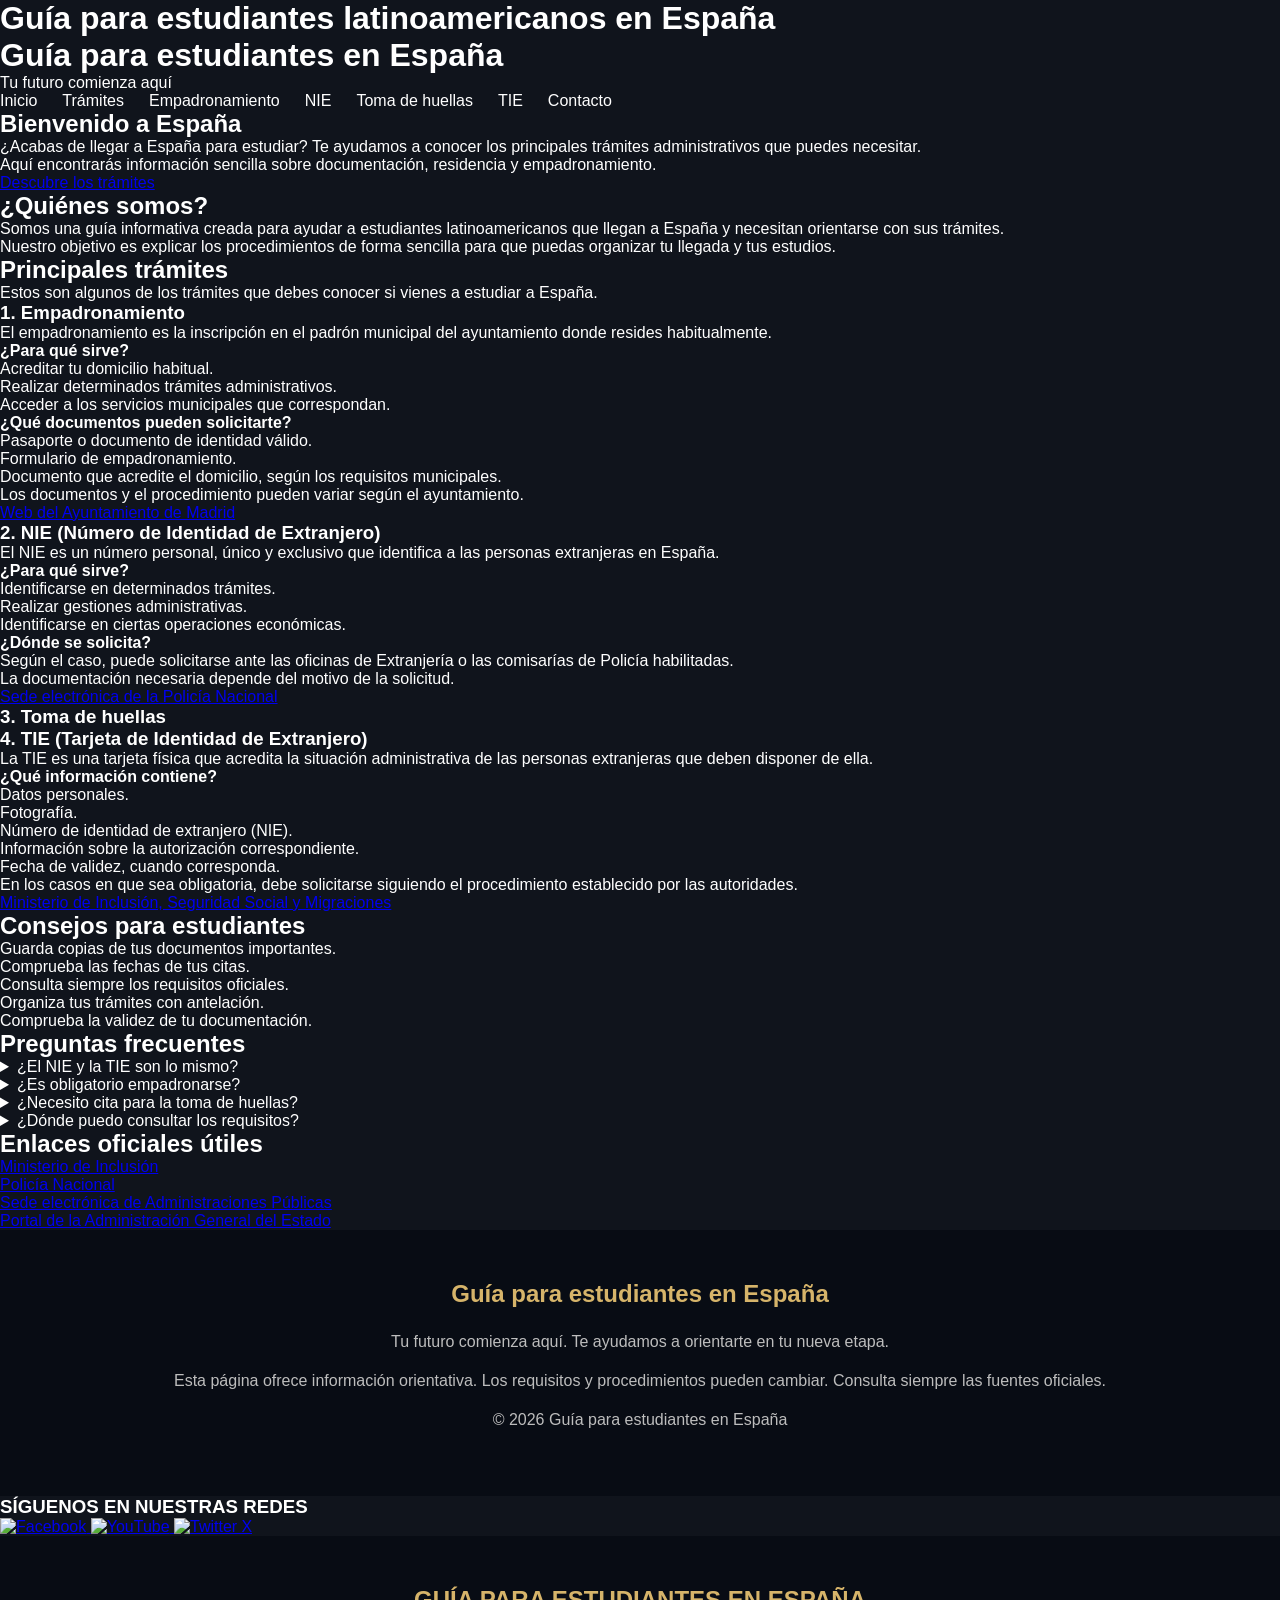
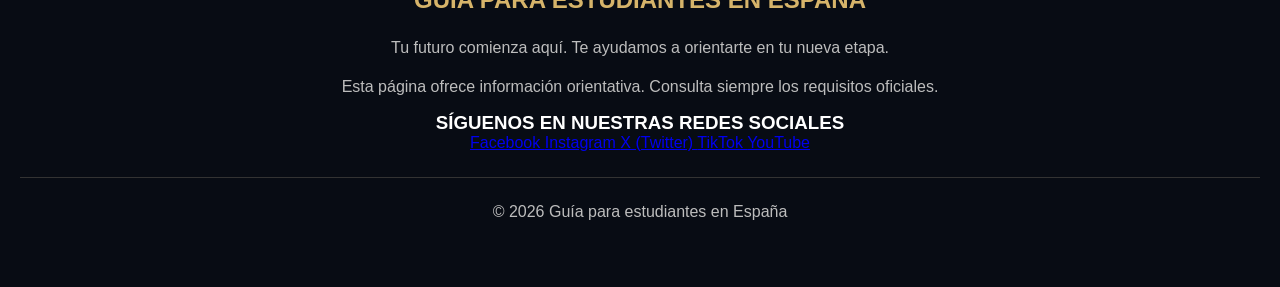
==== commit aea9914b: "Update index.html" ====
--- a/index.html
+++ b/index.html
@@ -1,390 +1,301 @@
-
 <!DOCTYPE html>
 <html lang="es">
 
 <head>
-    <meta charset="UTF-8">
-    <meta name="viewport" content="width=device-width, initial-scale=1.0">
-
-    <title>Guía para estudiantes latinoamericanos en España</title>
-
-    <meta name="description"
-        content="Guía para estudiantes latinoamericanos que llegan a España. Información sobre NIE, TIE, empadronamiento y toma de huellas.">
-
-    <meta name="keywords"
-        content="estudiantes latinoamericanos España, estudiar en España, NIE, TIE, empadronamiento">
-
-    <meta name="author" content="Guía Estudiantes en España">
-
-    <link rel="stylesheet" href="estiloindex.css">
-
-    <link rel="icon" type="image/png" href="favicon-32x32.png">
+     <meta charset="UTF-8">
+
+ <meta name="viewport" content="width=device-width, initial-scale=1.0">
+
+ <title>Guía para estudiantes latinoamericanos en España</title>
+
+ <meta name="description"
+      content="Guía para estudiantes latinoamericanos que llegan a España. Información y orientación para gestionar el empadronamiento, NIE, TIE, toma de huellas y otros trámites.">
+
+ <meta name="keywords"
+ content="estudiantes latinoamericanos España, estudiar en España, empadronamiento, NIE, TIE, toma de huellas, trámites España, estudiantes extranjeros, residencia España">
+
+ <meta name="author" content="Guía Estudiantes en España">
+ <meta name="robots" content="index, follow">
+  <link rel="stylesheet" href="estiloindex.css">
 
 </head>
 
 <body>
 
-    <!-- CABECERA Y MENU -->
-    <header class="cabecera">
-
-        <div class="logo">
-            <span>ESPAÑA</span>
-            <p>GUÍA PARA ESTUDIANTES</p>
-        </div>
-
+    <header>
+        <h1>Guía para estudiantes latinoamericanos en España</h1>
+<link rel="apple-touch-icon" sizes="180x180" href="/apple-touch-icon.png">
+<link rel="icon" type="image/png" sizes="32x32" href="/favicon-32x32.png">
+<link rel="icon" type="image/png" sizes="16x16" href="/favicon-16x16.png">
+<link rel="manifest" href="/site.webmanifest">
+ <!-- CABECERA -->
+    <header>
+        <h1>Guía para estudiantes en España</h1>
+        <p>Tu futuro comienza aquí</p>
+
+        <!-- MENÚ DE NAVEGACIÓN -->
         <nav>
             <ul>
                 <li><a href="#inicio">Inicio</a></li>
-                <li><a href="#presentacion">Nosotros</a></li>
                 <li><a href="#tramites">Trámites</a></li>
+                <li><a href="#empadronamiento">Empadronamiento</a></li>
                 <li><a href="#nie">NIE</a></li>
+                <li><a href="#huellas">Toma de huellas</a></li>
                 <li><a href="#tie">TIE</a></li>
                 <li><a href="#contacto">Contacto</a></li>
             </ul>
         </nav>
-
     </header>
 
-
-    <!-- PORTADA PRINCIPAL -->
+    <!-- CONTENIDO PRINCIPAL -->
     <main>
 
-        <section id="inicio" class="portada">
-
-            <div class="portada-contenido">
-
-                <p class="subtitulo">TU NUEVA VIDA COMIENZA AQUÍ</p>
-
-                <h1>ESTUDIA Y VIVE EN ESPAÑA</h1>
-
-                <h2>El camino para comenzar tu futuro</h2>
-
-                <p>
-                    Toda la información que necesitas para
-                    llegar a España, estudiar y realizar tus
-                    principales trámites administrativos.
-                </p>
-
-                <a href="#tramites" class="boton">
-                    DESCUBRE LA GUÍA
-                </a>
-
-            </div>
-
-        </section>
-
-
-        <!-- PRESENTACION -->
-        <section id="presentacion" class="presentacion">
-
-            <div class="texto-presentacion">
-
-                <p class="etiqueta">BIENVENIDO A ESPAÑA</p>
-
-                <h2>Un nuevo comienzo, nuevas oportunidades</h2>
-
-                <p>
-                    Llegar a otro país para estudiar puede
-                    ser una experiencia emocionante, pero
-                    también requiere organización.
-                </p>
-
-                <p>
-                    Esta página está creada para orientar
-                    a estudiantes latinoamericanos que
-                    vienen a España y necesitan conocer
-                    los principales trámites.
-                </p>
-
-            </div>
-
-            <div class="imagen-presentacion">
-                <img
-                    src="https://images.unsplash.com/photo-1539037116277-4db20889f2d4?auto=format&fit=crop&w=1000&q=85"
-                    alt="Paisaje urbano de España">
-            </div>
-
-        </section>
-
-
-        <!-- TRAMITES -->
-        <section id="tramites" class="tramites">
-
-            <p class="etiqueta">INFORMACIÓN IMPORTANTE</p>
-
-            <h2>PRINCIPALES TRÁMITES</h2>
-
-            <p class="descripcion">
-                Conoce los documentos y procedimientos
-                más importantes para tu estancia en España.
+        <!-- PORTADA -->
+        <section id="inicio">
+            <h2>Bienvenido a España</h2>
+
+            <p>
+                ¿Acabas de llegar a España para estudiar?
+                Te ayudamos a conocer los principales trámites
+                administrativos que puedes necesitar.
             </p>
 
-
-            <div class="contenedor-tarjetas">
-
-
-                <!-- EMPADRONAMIENTO -->
-                <article class="tarjeta" id="empadronamiento">
-
-                    <img
-                        src="https://images.unsplash.com/photo-1565402170291-8491f14678db?auto=format&fit=crop&w=800&q=85"
-                        alt="Viviendas y edificios">
-
-                    <div class="contenido-tarjeta">
-
-                        <h3>01. Empadronamiento</h3>
-
-                        <p>
-                            Es la inscripción en el padrón
-                            municipal del ayuntamiento donde
-                            resides habitualmente.
-                        </p>
-
-                        <h4>¿Para qué sirve?</h4>
-
-                        <ul>
-                            <li>Acreditar tu domicilio.</li>
-                            <li>Realizar trámites administrativos.</li>
-                            <li>Acceder a servicios municipales.</li>
-                        </ul>
-
-                        <a href="https://www.madrid.es/"
-                           target="_blank"
-                           rel="noopener noreferrer">
-                            MÁS INFORMACIÓN
-                        </a>
-
-                    </div>
-
-                </article>
-
-
-                <!-- NIE -->
-                <article class="tarjeta" id="nie">
-
-                    <img
-                        src="https://images.unsplash.com/photo-1450101499163-c8848c66ca85?auto=format&fit=crop&w=800&q=85"
-                        alt="Documentos y trámites administrativos">
-
-                    <div class="contenido-tarjeta">
-
-                        <h3>02. NIE</h3>
-
-                        <p>
-                            El Número de Identidad de Extranjero
-                            es un número personal que identifica
-                            a las personas extranjeras en España.
-                        </p>
-
-                        <h4>¿Para qué sirve?</h4>
-
-                        <ul>
-                            <li>Identificación administrativa.</li>
-                            <li>Realizar determinadas gestiones.</li>
-                            <li>Operaciones económicas.</li>
-                        </ul>
-
-                        <a href="https://sede.policia.gob.es/"
-                           target="_blank"
-                           rel="noopener noreferrer">
-                            MÁS INFORMACIÓN
-                        </a>
-
-                    </div>
-
-                </article>
-
-
-                <!-- TOMA DE HUELLAS -->
-                <article class="tarjeta" id="huellas">
-
-                    <img
-                        src="https://images.unsplash.com/photo-1589829545856-d10d557cf95f?auto=format&fit=crop&w=800&q=85"
-                        alt="Documentación oficial">
-
-                    <div class="contenido-tarjeta">
-
-                        <h3>03. Toma de huellas</h3>
-
-                        <p>
-                            Es un procedimiento de identificación
-                            que se realiza en las oficinas
-                            policiales correspondientes.
-                        </p>
-
-                        <h4>¿Qué debes saber?</h4>
-
-                        <ul>
-                            <li>Consultar si necesitas cita previa.</li>
-                            <li>Preparar la documentación.</li>
-                            <li>Acudir a la oficina correspondiente.</li>
-                        </ul>
-
-                        <a href="https://sede.policia.gob.es/"
-                           target="_blank"
-                           rel="noopener noreferrer">
-                            MÁS INFORMACIÓN
-                        </a>
-
-                    </div>
-
-                </article>
-
-
-                <!-- TIE -->
-                <article class="tarjeta" id="tie">
-
-                    <img
-                        src="https://images.unsplash.com/photo-1503676260728-1c00da094a0b?auto=format&fit=crop&w=800&q=85"
-                        alt="Estudiantes preparando sus estudios">
-
-                    <div class="contenido-tarjeta">
-
-                        <h3>04. TIE</h3>
-
-                        <p>
-                            La Tarjeta de Identidad de Extranjero
-                            es un documento físico que acredita
-                            la situación administrativa de su titular.
-                        </p>
-
-                        <h4>¿Qué información contiene?</h4>
-
-                        <ul>
-                            <li>Datos personales.</li>
-                            <li>Fotografía.</li>
-                            <li>Número NIE.</li>
-                            <li>Información de la autorización.</li>
-                        </ul>
-
-                        <a href="https://www.inclusion.gob.es/"
-                           target="_blank"
-                           rel="noopener noreferrer">
-                            MÁS INFORMACIÓN
-                        </a>
-
-                    </div>
-
-                </article>
-
-            </div>
-
-        </section>
-
-
-        <!-- ESTUDIANTES -->
-        <section class="estudiantes">
-
-            <div class="estudiantes-texto">
-
-                <p class="etiqueta">TU FUTURO EN ESPAÑA</p>
-
-                <h2>Una experiencia que cambia tu vida</h2>
-
-                <p>
-                    Estudiar en España significa descubrir
-                    nuevas oportunidades, conocer personas
-                    y construir tu futuro profesional.
-                </p>
-
-                <a href="#recursos" class="boton">
-                    CONSULTA LOS RECURSOS
-                </a>
-
-            </div>
-
-            <img
-                src="https://images.unsplash.com/photo-1523240795612-9a054b0db644?auto=format&fit=crop&w=1200&q=85"
-                alt="Grupo de estudiantes universitarios">
-
-        </section>
-
+            <p>
+                Aquí encontrarás información sencilla sobre
+                documentación, residencia y empadronamiento.
+            </p>
+
+            <a href="#tramites">Descubre los trámites</a>
+        </section>
+
+        <!-- PRESENTACIÓN -->
+        <section id="presentacion">
+            <h2>¿Quiénes somos?</h2>
+
+            <p>
+                Somos una guía informativa creada para ayudar
+                a estudiantes latinoamericanos que llegan
+                a España y necesitan orientarse con sus trámites.
+            </p>
+
+            <p>
+                Nuestro objetivo es explicar los procedimientos
+                de forma sencilla para que puedas organizar
+                tu llegada y tus estudios.
+            </p>
+        </section>
+
+        <!-- TRÁMITES -->
+        <section id="tramites">
+            <h2>Principales trámites</h2>
+
+            <p>
+                Estos son algunos de los trámites que debes
+                conocer si vienes a estudiar a España.
+            </p>
+
+            <!-- EMPADRONAMIENTO -->
+            <article id="empadronamiento">
+                <h3>1. Empadronamiento</h3>
+
+                <p>
+                    El empadronamiento es la inscripción en
+                    el padrón municipal del ayuntamiento
+                    donde resides habitualmente.
+                </p>
+
+                <h4>¿Para qué sirve?</h4>
+                <ul>
+                    <li>Acreditar tu domicilio habitual.</li>
+                    <li>Realizar determinados trámites administrativos.</li>
+                    <li>Acceder a los servicios municipales que correspondan.</li>
+                </ul>
+
+                <h4>¿Qué documentos pueden solicitarte?</h4>
+                <ul>
+                    <li>Pasaporte o documento de identidad válido.</li>
+                    <li>Formulario de empadronamiento.</li>
+                    <li>Documento que acredite el domicilio,
+                        según los requisitos municipales.</li>
+                </ul>
+
+                <p>
+                    Los documentos y el procedimiento pueden
+                    variar según el ayuntamiento.
+                </p>
+
+                <a href="https://www.madrid.es/"
+                   target="_blank" rel="noopener noreferrer">
+                    Web del Ayuntamiento de Madrid
+                </a>
+            </article>
+
+            <!-- NIE -->
+            <article id="nie">
+                <h3>2. NIE (Número de Identidad de Extranjero)</h3>
+
+                <p>
+                    El NIE es un número personal, único y exclusivo
+                    que identifica a las personas extranjeras
+                    en España.
+                </p>
+
+                <h4>¿Para qué sirve?</h4>
+                <ul>
+                    <li>Identificarse en determinados trámites.</li>
+                    <li>Realizar gestiones administrativas.</li>
+                    <li>Identificarse en ciertas operaciones económicas.</li>
+                </ul>
+
+                <h4>¿Dónde se solicita?</h4>
+                <p>
+                    Según el caso, puede solicitarse ante
+                    las oficinas de Extranjería o las
+                    comisarías de Policía habilitadas.
+                </p>
+
+                <p>
+                    La documentación necesaria depende del
+                    motivo de la solicitud.
+                </p>
+
+                <a href="https://sede.policia.gob.es/"
+                   target="_blank" rel="noopener noreferrer">
+                    Sede electrónica de la Policía Nacional
+                </a>
+            </article>
+
+            <!-- TOMA DE HUELLAS -->
+            <article id="huellas">
+                <h3>3. Toma de huellas</h3>
+                 <!-- TIE -->
+            <article id="tie">
+                <h3>4. TIE (Tarjeta de Identidad de Extranjero)</h3>
+
+                <p>
+                    La TIE es una tarjeta física que acredita
+                    la situación administrativa de las personas
+                    extranjeras que deben disponer de ella.
+                </p>
+
+                <h4>¿Qué información contiene?</h4>
+                <ul>
+                    <li>Datos personales.</li>
+                    <li>Fotografía.</li>
+                    <li>Número de identidad de extranjero (NIE).</li>
+                    <li>Información sobre la autorización correspondiente.</li>
+                    <li>Fecha de validez, cuando corresponda.</li>
+                </ul>
+
+                <p>
+                    En los casos en que sea obligatoria,
+                    debe solicitarse siguiendo el procedimiento
+                    establecido por las autoridades.
+                </p>
+
+                <a href="https://www.inclusion.gob.es/"
+                   target="_blank" rel="noopener noreferrer">
+                    Ministerio de Inclusión, Seguridad Social
+                    y Migraciones
+                </a>
+            </article>
+        </section>
 
         <!-- CONSEJOS -->
-        <section class="consejos">
-
-            <h2>CONSEJOS PARA TU LLEGADA</h2>
-
-            <div class="lista-consejos">
-
-                <div>
-                    <h3>01</h3>
-                    <p>Guarda copias de tus documentos importantes.</p>
-                </div>
-
-                <div>
-                    <h3>02</h3>
-                    <p>Comprueba las fechas de tus citas.</p>
-                </div>
-
-                <div>
-                    <h3>03</h3>
-                    <p>Consulta siempre las páginas oficiales.</p>
-                </div>
-
-                <div>
-                    <h3>04</h3>
-                    <p>Organiza tus trámites con antelación.</p>
-                </div>
-
-            </div>
-
-        </section>
-
-
-        <!-- RECURSOS OFICIALES -->
-        <section id="recursos" class="recursos">
-
-            <h2>ENLACES OFICIALES</h2>
-
-            <p>
-                Consulta información actualizada en
-                las páginas de las administraciones públicas.
-            </p>
+        <section id="consejos">
+            <h2>Consejos para estudiantes</h2>
+
+            <ul>
+                <li>Guarda copias de tus documentos importantes.</li>
+                <li>Comprueba las fechas de tus citas.</li>
+                <li>Consulta siempre los requisitos oficiales.</li>
+                <li>Organiza tus trámites con antelación.</li>
+                <li>Comprueba la validez de tu documentación.</li>
+            </ul>
+        </section>
+
+        <!-- PREGUNTAS FRECUENTES -->
+        <section id="preguntas">
+            <h2>Preguntas frecuentes</h2>
+
+            <details>
+                <summary>¿El NIE y la TIE son lo mismo?</summary>
+                <p>
+                    No. El NIE es un número de identificación
+                    y la TIE es una tarjeta física que acredita
+                    la situación administrativa correspondiente.
+                </p>
+            </details>
+
+            <details>
+                <summary>¿Es obligatorio empadronarse?</summary>
+                <p>
+                    Las personas que residen habitualmente
+                    en un municipio deben inscribirse en su
+                    padrón municipal. Consulta el procedimiento
+                    de tu ayuntamiento.
+                </p>
+            </details>
+
+            <details>
+                <summary>¿Necesito cita para la toma de huellas?</summary>
+                <p>
+                    Cuando el procedimiento requiere toma
+                    de huellas, normalmente debes solicitar
+                    cita previa en la oficina correspondiente.
+                </p>
+            </details>
+
+            <details>
+                <summary>¿Dónde puedo consultar los requisitos?</summary>
+                <p>
+                    En las páginas oficiales de Extranjería,
+                    la Policía Nacional y el ayuntamiento
+                    donde resides.
+                </p>
+            </details>
+        </section>
+
+        <!-- ENLACES ÚTILES -->
+        <section id="recursos">
+            <h2>Enlaces oficiales útiles</h2>
 
             <ul>
                 <li>
                     <a href="https://www.inclusion.gob.es/"
-                       target="_blank"
-                       rel="noopener noreferrer">
+                       target="_blank" rel="noopener noreferrer">
                         Ministerio de Inclusión
                     </a>
                 </li>
 
                 <li>
                     <a href="https://sede.policia.gob.es/"
-                       target="_blank"
-                       rel="noopener noreferrer">
+                       target="_blank" rel="noopener noreferrer">
                         Policía Nacional
                     </a>
                 </li>
 
                 <li>
                     <a href="https://sede.administracionespublicas.gob.es/"
-                       target="_blank"
-                       rel="noopener noreferrer">
-                        Administraciones Públicas
+                       target="_blank" rel="noopener noreferrer">
+                        Sede electrónica de Administraciones Públicas
                     </a>
                 </li>
 
                 <li>
                     <a href="https://administracion.gob.es/"
-                       target="_blank"
-                       rel="noopener noreferrer">
-                        Administración General del Estado
+                       target="_blank" rel="noopener noreferrer">
+                        Portal de la Administración General del Estado
                     </a>
                 </li>
             </ul>
-
         </section>
 
     </main>
 
-
-    <!-- PIE DE PAGINA -->
+    <!-- PIE DE PÁGINA -->
     <footer id="contacto">
-
-        <h2>GUÍA PARA ESTUDIANTES EN ESPAÑA</h2>
+        <h2>Guía para estudiantes en España</h2>
 
         <p>
             Tu futuro comienza aquí.
@@ -393,8 +304,93 @@
 
         <p>
             Esta página ofrece información orientativa.
+            Los requisitos y procedimientos pueden cambiar.
+            Consulta siempre las fuentes oficiales.
+        </p>
+
+        <p>&copy; 2026 Guía para estudiantes en España</p>
+    </footer>
+
+</body>
+</html>
+ 
+    <!-- REDES SOCIALES -->
+    <div class="redes-sociales">
+
+        <h3>SÍGUENOS EN NUESTRAS REDES</h3>
+
+        <div class="iconos-redes">
+
+            <a href="https://www.facebook.com/" target="_blank" rel="noopener noreferrer">
+                <img src="https://cdn.jsdelivr.net/gh/simple-icons/simple-icons/icons/facebook.svg" alt="Facebook">
+            </a>
+
+            <a href="https://www.youtube.com/" target="_blank" rel="noopener noreferrer">
+                <img src="https://cdn.jsdelivr.net/gh/simple-icons/simple-icons/icons/youtube.svg" alt="YouTube">
+            </a>
+
+            <a href="https://x.com/" target="_blank" rel="noopener noreferrer">
+                <img src="https://cdn.jsdelivr.net/gh/simple-icons/simple-icons/icons/x.svg" alt="Twitter X">
+            </a>
+
+        </div>
+
+    </div>
+        <!-- PIE DE PAGINA -->
+    <footer id="contacto">
+
+        <h2>GUÍA PARA ESTUDIANTES EN ESPAÑA</h2>
+
+        <p>
+            Tu futuro comienza aquí.
+            Te ayudamos a orientarte en tu nueva etapa.
+        </p>
+
+        <p>
+            Esta página ofrece información orientativa.
             Consulta siempre los requisitos oficiales.
         </p>
+
+        <!-- REDES SOCIALES -->
+        <div class="redes-sociales">
+
+            <h3>SÍGUENOS EN NUESTRAS REDES SOCIALES</h3>
+
+            <div class="enlaces-redes">
+
+                <a href="https://www.facebook.com/"
+                   target="_blank"
+                   rel="noopener noreferrer">
+                    Facebook
+                </a>
+
+                <a href="https://www.instagram.com/"
+                   target="_blank"
+                   rel="noopener noreferrer">
+                    Instagram
+                </a>
+
+                <a href="https://x.com/"
+                   target="_blank"
+                   rel="noopener noreferrer">
+                    X (Twitter)
+                </a>
+
+                <a href="https://www.tiktok.com/"
+                   target="_blank"
+                   rel="noopener noreferrer">
+                    TikTok
+                </a>
+
+                <a href="https://www.youtube.com/"
+                   target="_blank"
+                   rel="noopener noreferrer">
+                    YouTube
+                </a>
+
+            </div>
+
+        </div>
 
         <p class="copyright">
             © 2026 Guía para estudiantes en España
@@ -402,5 +398,3 @@
 
     </footer>
 
-</body>
-</html>
--- a/estiloindex.css
+++ b/estiloindex.css
@@ -1,45 +1,39 @@
-
-/* CONFIGURACION GENERAL */
+/* ESTILOS GENERALES */
 
 * {
     margin: 0;
     padding: 0;
     box-sizing: border-box;
-    scroll-behavior: smooth;
 }
 
 body {
-    font-family: Arial, Helvetica, sans-serif;
+    font-family: Arial, sans-serif;
     background-color: #10141c;
     color: white;
+    scroll-behavior: smooth;
 }
 
 
 /* CABECERA */
 
 .cabecera {
-    width: 100%;
-    min-height: 85px;
     background-color: #080c14;
+    padding: 20px 7%;
     display: flex;
     justify-content: space-between;
     align-items: center;
-    padding: 20px 7%;
     position: sticky;
     top: 0;
-    z-index: 100;
 }
 
 .logo span {
     color: #d6b46a;
     font-size: 25px;
     font-weight: bold;
-    letter-spacing: 4px;
 }
 
 .logo p {
     font-size: 10px;
-    letter-spacing: 2px;
     margin-top: 5px;
 }
 
@@ -50,10 +44,8 @@
 }
 
 nav a {
+    color: white;
     text-decoration: none;
-    color: white;
-    font-size: 14px;
-    transition: 0.3s;
 }
 
 nav a:hover {
@@ -65,11 +57,8 @@
 
 .portada {
     min-height: 650px;
-    background-image:
-    linear-gradient(rgba(0,0,0,0.55),
-    rgba(0,0,0,0.75)),
+    background-image: linear-gradient(rgba(0,0,0,0.5), rgba(0,0,0,0.7)),
     url("https://images.unsplash.com/photo-1539037116277-4db20889f2d4?auto=format&fit=crop&w=1800&q=90");
-
     background-size: cover;
     background-position: center;
     display: flex;
@@ -81,57 +70,47 @@
     max-width: 750px;
 }
 
-.subtitulo,
-.etiqueta {
-    color: #d6b46a;
-    letter-spacing: 4px;
+.subtitulo, .etiqueta {
+    color: #d6b46a;
     font-size: 13px;
-    font-weight: bold;
     margin-bottom: 20px;
 }
 
 .portada h1 {
-    font-size: 60px;
-    line-height: 1.1;
+    font-size: 55px;
     margin-bottom: 20px;
 }
 
 .portada h2 {
     color: #d6b46a;
-    font-size: 25px;
     margin-bottom: 20px;
 }
 
 .portada p {
-    font-size: 17px;
     line-height: 1.8;
-    max-width: 600px;
 }
 
 .boton {
     display: inline-block;
     background-color: #d6b46a;
     color: #10141c;
-    padding: 16px 30px;
-    margin-top: 30px;
+    padding: 15px 25px;
+    margin-top: 25px;
     text-decoration: none;
-    font-weight: bold;
-    transition: 0.3s;
 }
 
 .boton:hover {
     background-color: white;
-    transform: translateY(-3px);
 }
 
 
 /* PRESENTACION */
 
 .presentacion {
-    padding: 100px 8%;
+    padding: 80px 8%;
     display: flex;
     align-items: center;
-    gap: 60px;
+    gap: 50px;
 }
 
 .texto-presentacion {
@@ -139,8 +118,8 @@
 }
 
 .texto-presentacion h2 {
-    font-size: 38px;
-    margin-bottom: 25px;
+    font-size: 35px;
+    margin-bottom: 20px;
 }
 
 .texto-presentacion p {
@@ -155,66 +134,56 @@
 
 .imagen-presentacion img {
     width: 100%;
-    height: 380px;
+    height: 350px;
     object-fit: cover;
-    border-radius: 8px;
 }
 
 
 /* TRAMITES */
 
 .tramites {
-    padding: 90px 7%;
+    padding: 80px 7%;
     background-color: #171e29;
     text-align: center;
 }
 
 .tramites h2 {
-    font-size: 38px;
+    font-size: 35px;
     margin-bottom: 20px;
 }
 
 .descripcion {
     color: #bdbdbd;
-    margin-bottom: 50px;
+    margin-bottom: 40px;
 }
 
 .contenedor-tarjetas {
     display: grid;
     grid-template-columns: repeat(2, 1fr);
-    gap: 30px;
+    gap: 25px;
     text-align: left;
 }
 
 .tarjeta {
     background-color: #222c3a;
-    border-radius: 8px;
-    overflow: hidden;
-    transition: 0.3s;
-}
-
-.tarjeta:hover {
-    transform: translateY(-8px);
 }
 
 .tarjeta img {
     width: 100%;
-    height: 250px;
+    height: 230px;
     object-fit: cover;
 }
 
 .contenido-tarjeta {
-    padding: 30px;
+    padding: 25px;
 }
 
 .tarjeta h3 {
     color: #d6b46a;
-    font-size: 23px;
-    margin-bottom: 18px;
-}
-
-.tarjeta p,
-.tarjeta li {
+    margin-bottom: 15px;
+}
+
+.tarjeta p, .tarjeta li {
     color: #d0d0d0;
     line-height: 1.7;
 }
@@ -229,24 +198,19 @@
 
 .tarjeta a {
     display: inline-block;
-    margin-top: 25px;
+    margin-top: 20px;
     color: #d6b46a;
     text-decoration: none;
-    font-weight: bold;
-}
-
-.tarjeta a:hover {
-    color: white;
 }
 
 
 /* ESTUDIANTES */
 
 .estudiantes {
-    padding: 100px 8%;
+    padding: 80px 8%;
     display: flex;
     align-items: center;
-    gap: 50px;
+    gap: 40px;
 }
 
 .estudiantes-texto {
@@ -254,7 +218,7 @@
 }
 
 .estudiantes h2 {
-    font-size: 38px;
+    font-size: 35px;
     margin-bottom: 20px;
 }
 
@@ -265,9 +229,8 @@
 
 .estudiantes img {
     width: 50%;
-    height: 350px;
+    height: 330px;
     object-fit: cover;
-    border-radius: 8px;
 }
 
 
@@ -275,35 +238,33 @@
 
 .consejos {
     background-color: #171e29;
-    padding: 90px 8%;
+    padding: 80px 8%;
     text-align: center;
 }
 
 .consejos h2 {
-    font-size: 35px;
-    margin-bottom: 45px;
+    margin-bottom: 40px;
 }
 
 .lista-consejos {
     display: grid;
     grid-template-columns: repeat(4, 1fr);
-    gap: 25px;
+    gap: 20px;
 }
 
 .lista-consejos div {
     background-color: #222c3a;
-    padding: 30px 20px;
-    border-radius: 8px;
+    padding: 25px;
 }
 
 .lista-consejos h3 {
     color: #d6b46a;
-    font-size: 35px;
+    font-size: 30px;
     margin-bottom: 15px;
 }
 
 .lista-consejos p {
-    color: #cccccc;
+    color: #ccc;
     line-height: 1.6;
 }
 
@@ -311,18 +272,17 @@
 /* RECURSOS */
 
 .recursos {
-    padding: 80px 8%;
+    padding: 70px 8%;
     text-align: center;
 }
 
 .recursos h2 {
-    font-size: 35px;
     margin-bottom: 20px;
 }
 
 .recursos p {
-    color: #cccccc;
-    margin-bottom: 25px;
+    color: #ccc;
+    margin-bottom: 20px;
 }
 
 .recursos ul {
@@ -338,16 +298,12 @@
     text-decoration: none;
 }
 
-.recursos a:hover {
-    color: white;
-}
-
 
 /* PIE DE PAGINA */
 
 footer {
     background-color: #080c14;
-    padding: 60px 20px;
+    padding: 50px 20px;
     text-align: center;
 }
 
@@ -358,18 +314,18 @@
 
 footer p {
     color: #bdbdbd;
-    line-height: 1.8;
     margin-bottom: 12px;
+    line-height: 1.7;
 }
 
 .copyright {
     border-top: 1px solid #333;
     padding-top: 20px;
-    margin-top: 30px;
-}
-
-
-/* ADAPTACION A MOVILES */
+    margin-top: 25px;
+}
+
+
+/* MOVILES */
 
 @media (max-width: 850px) {
 
@@ -381,7 +337,6 @@
     nav ul {
         flex-wrap: wrap;
         justify-content: center;
-        gap: 15px;
     }
 
     .portada h1 {
@@ -393,8 +348,8 @@
         flex-direction: column;
     }
 
-    .imagen-presentacion img,
-    .estudiantes img {
+    .estudiantes img,
+    .imagen-presentacion img {
         width: 100%;
     }
 
@@ -418,4 +373,4 @@
         grid-template-columns: 1fr;
     }
 
-}
+}
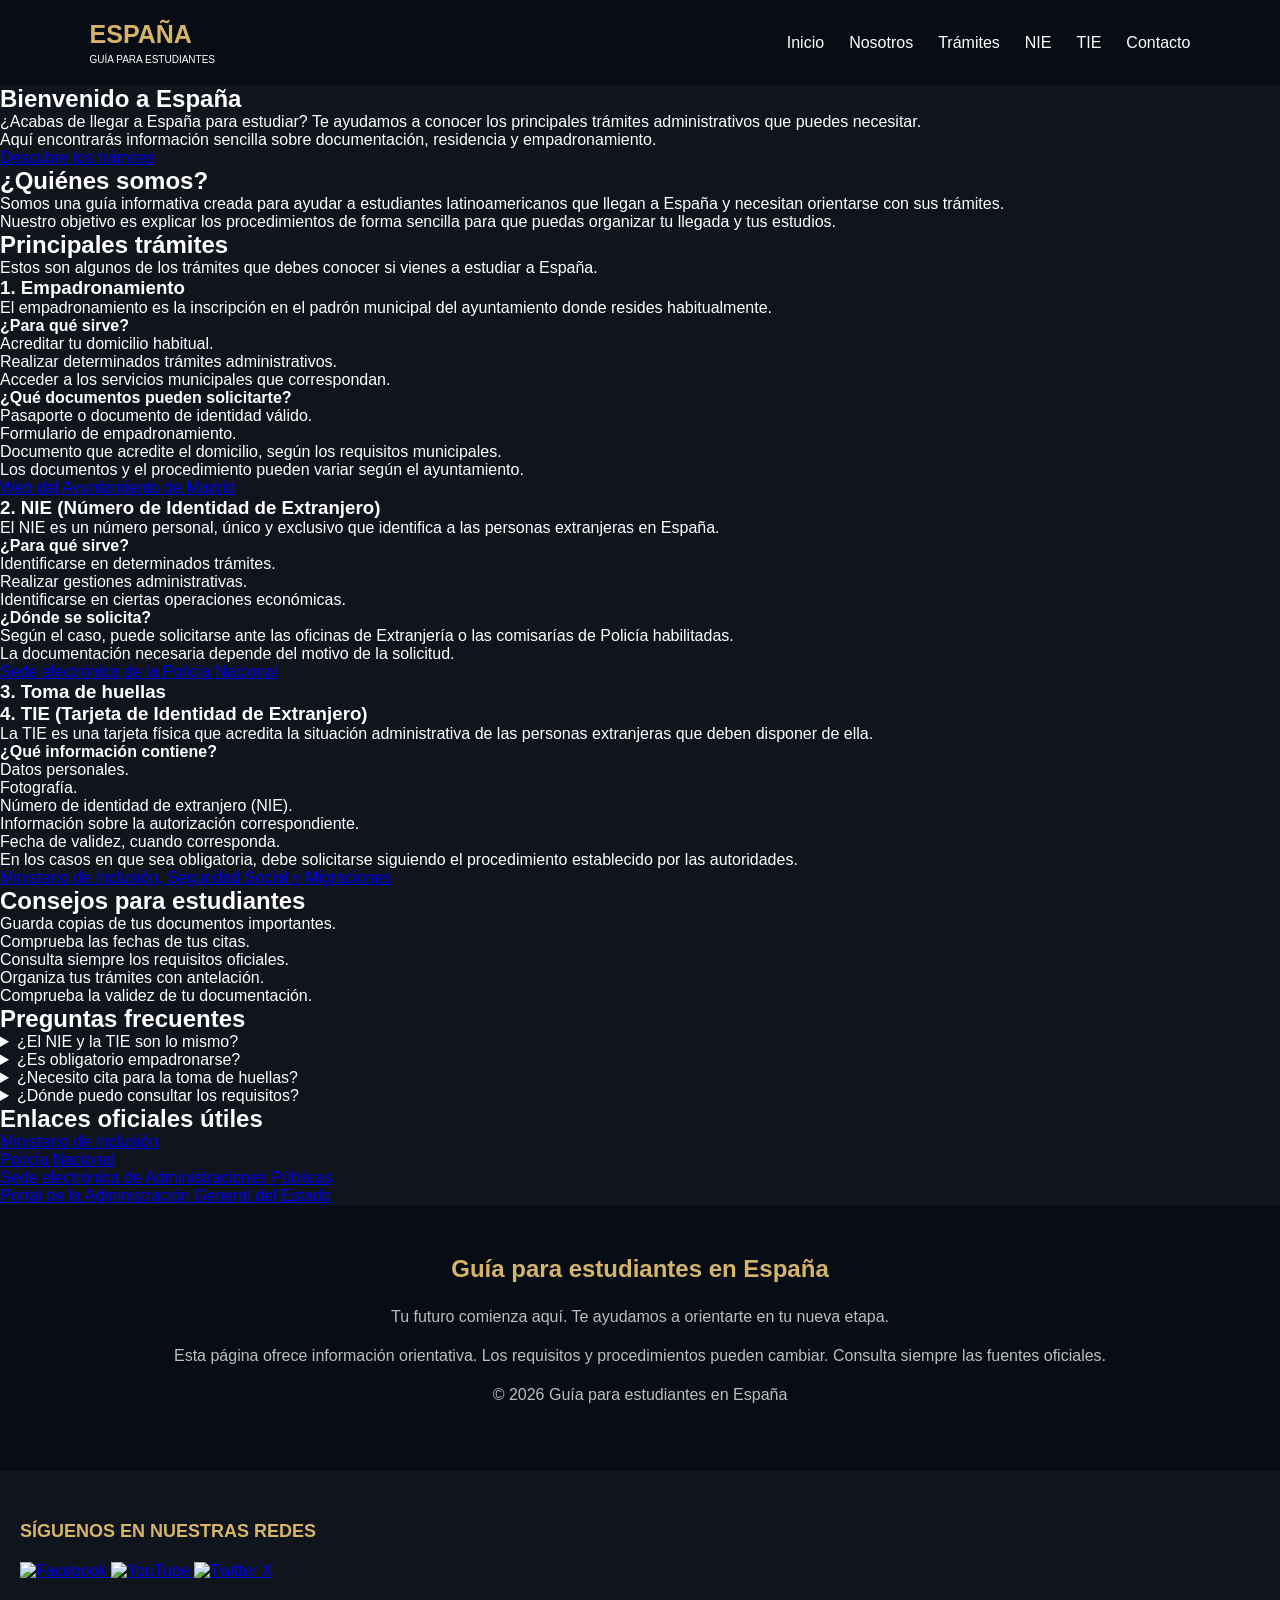
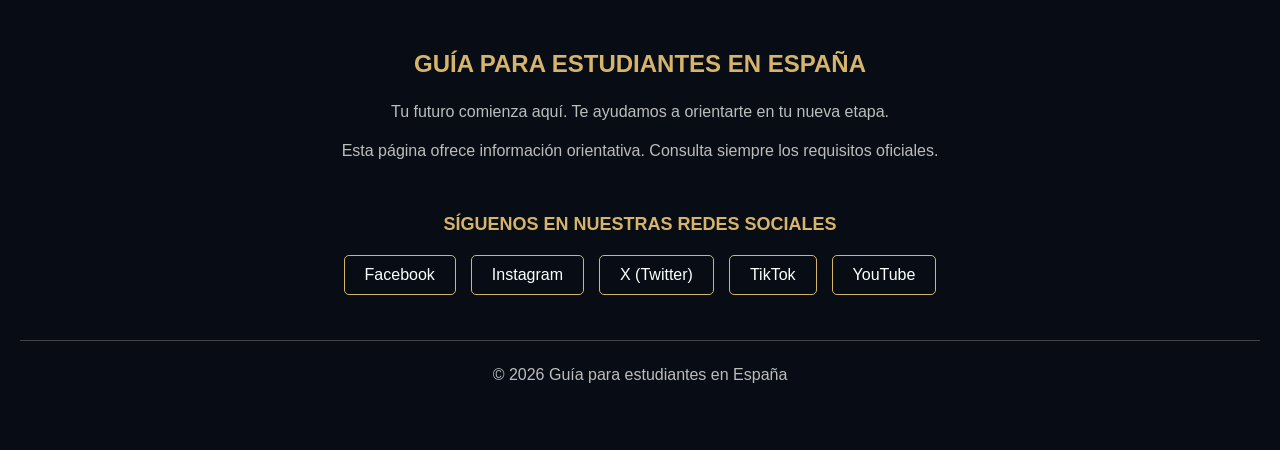
==== commit b00e69ee: "Update index.html" ====
--- a/index.html
+++ b/index.html
@@ -2,52 +2,59 @@
 <html lang="es">
 
 <head>
-     <meta charset="UTF-8">
-
- <meta name="viewport" content="width=device-width, initial-scale=1.0">
-
- <title>Guía para estudiantes latinoamericanos en España</title>
-
- <meta name="description"
-      content="Guía para estudiantes latinoamericanos que llegan a España. Información y orientación para gestionar el empadronamiento, NIE, TIE, toma de huellas y otros trámites.">
-
- <meta name="keywords"
- content="estudiantes latinoamericanos España, estudiar en España, empadronamiento, NIE, TIE, toma de huellas, trámites España, estudiantes extranjeros, residencia España">
-
- <meta name="author" content="Guía Estudiantes en España">
- <meta name="robots" content="index, follow">
-  <link rel="stylesheet" href="estiloindex.css">
+
+    <meta charset="UTF-8">
+
+    <meta name="viewport" content="width=device-width, initial-scale=1.0">
+
+    <title>Guía para estudiantes latinoamericanos en España</title>
+
+    <meta name="description"
+        content="Guía para estudiantes latinoamericanos que llegan a España. Información y orientación para gestionar el empadronamiento, NIE, TIE y toma de huellas.">
+
+    <meta name="keywords"
+        content="estudiantes latinoamericanos España, estudiar en España, empadronamiento, NIE, TIE, toma de huellas">
+
+    <meta name="author" content="Guía Estudiantes en España">
+
+    <meta name="robots" content="index, follow">
+
+    <!-- ENLACE CSS -->
+    <link rel="stylesheet" href="estiloindex.css">
+
+    <!-- FAVICON -->
+    <link rel="apple-touch-icon" sizes="180x180" href="apple-touch-icon.png">
+
+    <link rel="icon" type="image/png" sizes="32x32" href="favicon-32x32.png">
+
+    <link rel="icon" type="image/png" sizes="16x16" href="favicon-16x16.png">
 
 </head>
 
 <body>
 
-    <header>
-        <h1>Guía para estudiantes latinoamericanos en España</h1>
-<link rel="apple-touch-icon" sizes="180x180" href="/apple-touch-icon.png">
-<link rel="icon" type="image/png" sizes="32x32" href="/favicon-32x32.png">
-<link rel="icon" type="image/png" sizes="16x16" href="/favicon-16x16.png">
-<link rel="manifest" href="/site.webmanifest">
- <!-- CABECERA -->
-    <header>
-        <h1>Guía para estudiantes en España</h1>
-        <p>Tu futuro comienza aquí</p>
-
-        <!-- MENÚ DE NAVEGACIÓN -->
+    <!-- CABECERA -->
+    <header class="cabecera">
+
+        <div class="logo">
+            <span>ESPAÑA</span>
+            <p>GUÍA PARA ESTUDIANTES</p>
+        </div>
+
+        <!-- MENÚ -->
         <nav>
             <ul>
                 <li><a href="#inicio">Inicio</a></li>
+                <li><a href="#presentacion">Nosotros</a></li>
                 <li><a href="#tramites">Trámites</a></li>
-                <li><a href="#empadronamiento">Empadronamiento</a></li>
                 <li><a href="#nie">NIE</a></li>
-                <li><a href="#huellas">Toma de huellas</a></li>
                 <li><a href="#tie">TIE</a></li>
                 <li><a href="#contacto">Contacto</a></li>
             </ul>
         </nav>
+
     </header>
 
-    <!-- CONTENIDO PRINCIPAL -->
     <main>
 
         <!-- PORTADA -->
@@ -398,3 +405,4 @@
 
     </footer>
 
+
--- a/estiloindex.css
+++ b/estiloindex.css
@@ -1,6 +1,4 @@
-/* ESTILOS GENERALES */
-
-* {
+*{
     margin: 0;
     padding: 0;
     box-sizing: border-box;
@@ -14,8 +12,6 @@
 }
 
 
-/* CABECERA */
-
 .cabecera {
     background-color: #080c14;
     padding: 20px 7%;
@@ -51,9 +47,6 @@
 nav a:hover {
     color: #d6b46a;
 }
-
-
-/* PORTADA */
 
 .portada {
     min-height: 650px;
@@ -103,9 +96,6 @@
     background-color: white;
 }
 
-
-/* PRESENTACION */
-
 .presentacion {
     padding: 80px 8%;
     display: flex;
@@ -137,10 +127,6 @@
     height: 350px;
     object-fit: cover;
 }
-
-
-/* TRAMITES */
-
 .tramites {
     padding: 80px 7%;
     background-color: #171e29;
@@ -202,10 +188,6 @@
     color: #d6b46a;
     text-decoration: none;
 }
-
-
-/* ESTUDIANTES */
-
 .estudiantes {
     padding: 80px 8%;
     display: flex;
@@ -232,10 +214,6 @@
     height: 330px;
     object-fit: cover;
 }
-
-
-/* CONSEJOS */
-
 .consejos {
     background-color: #171e29;
     padding: 80px 8%;
@@ -267,10 +245,6 @@
     color: #ccc;
     line-height: 1.6;
 }
-
-
-/* RECURSOS */
-
 .recursos {
     padding: 70px 8%;
     text-align: center;
@@ -297,10 +271,6 @@
     color: #d6b46a;
     text-decoration: none;
 }
-
-
-/* PIE DE PAGINA */
-
 footer {
     background-color: #080c14;
     padding: 50px 20px;
@@ -324,9 +294,6 @@
     margin-top: 25px;
 }
 
-
-/* MOVILES */
-
 @media (max-width: 850px) {
 
     .cabecera {
@@ -373,4 +340,44 @@
         grid-template-columns: 1fr;
     }
 
-}+
+}
+
+.redes-sociales {
+    margin-top: 30px;
+    padding: 20px;
+}
+
+.redes-sociales h3 {
+    color: #d6b46a;
+    margin-bottom: 20px;
+    font-size: 18px;
+}
+
+.enlaces-redes {
+    display: flex;
+    justify-content: center;
+    flex-wrap: wrap;
+    gap: 15px;
+}
+
+.enlaces-redes a {
+    color: white;
+    text-decoration: none;
+    border: 1px solid #d6b46a;
+    padding: 10px 20px;
+    border-radius: 5px;
+    transition: 0.3s;
+}
+
+.enlaces-redes a:hover {
+    background-color: #d6b46a;
+    color: #10141c;
+}
+
+.copyright {
+    margin-top: 25px;
+    border-top: 1px solid #444;
+    padding-top: 20px;
+}
+
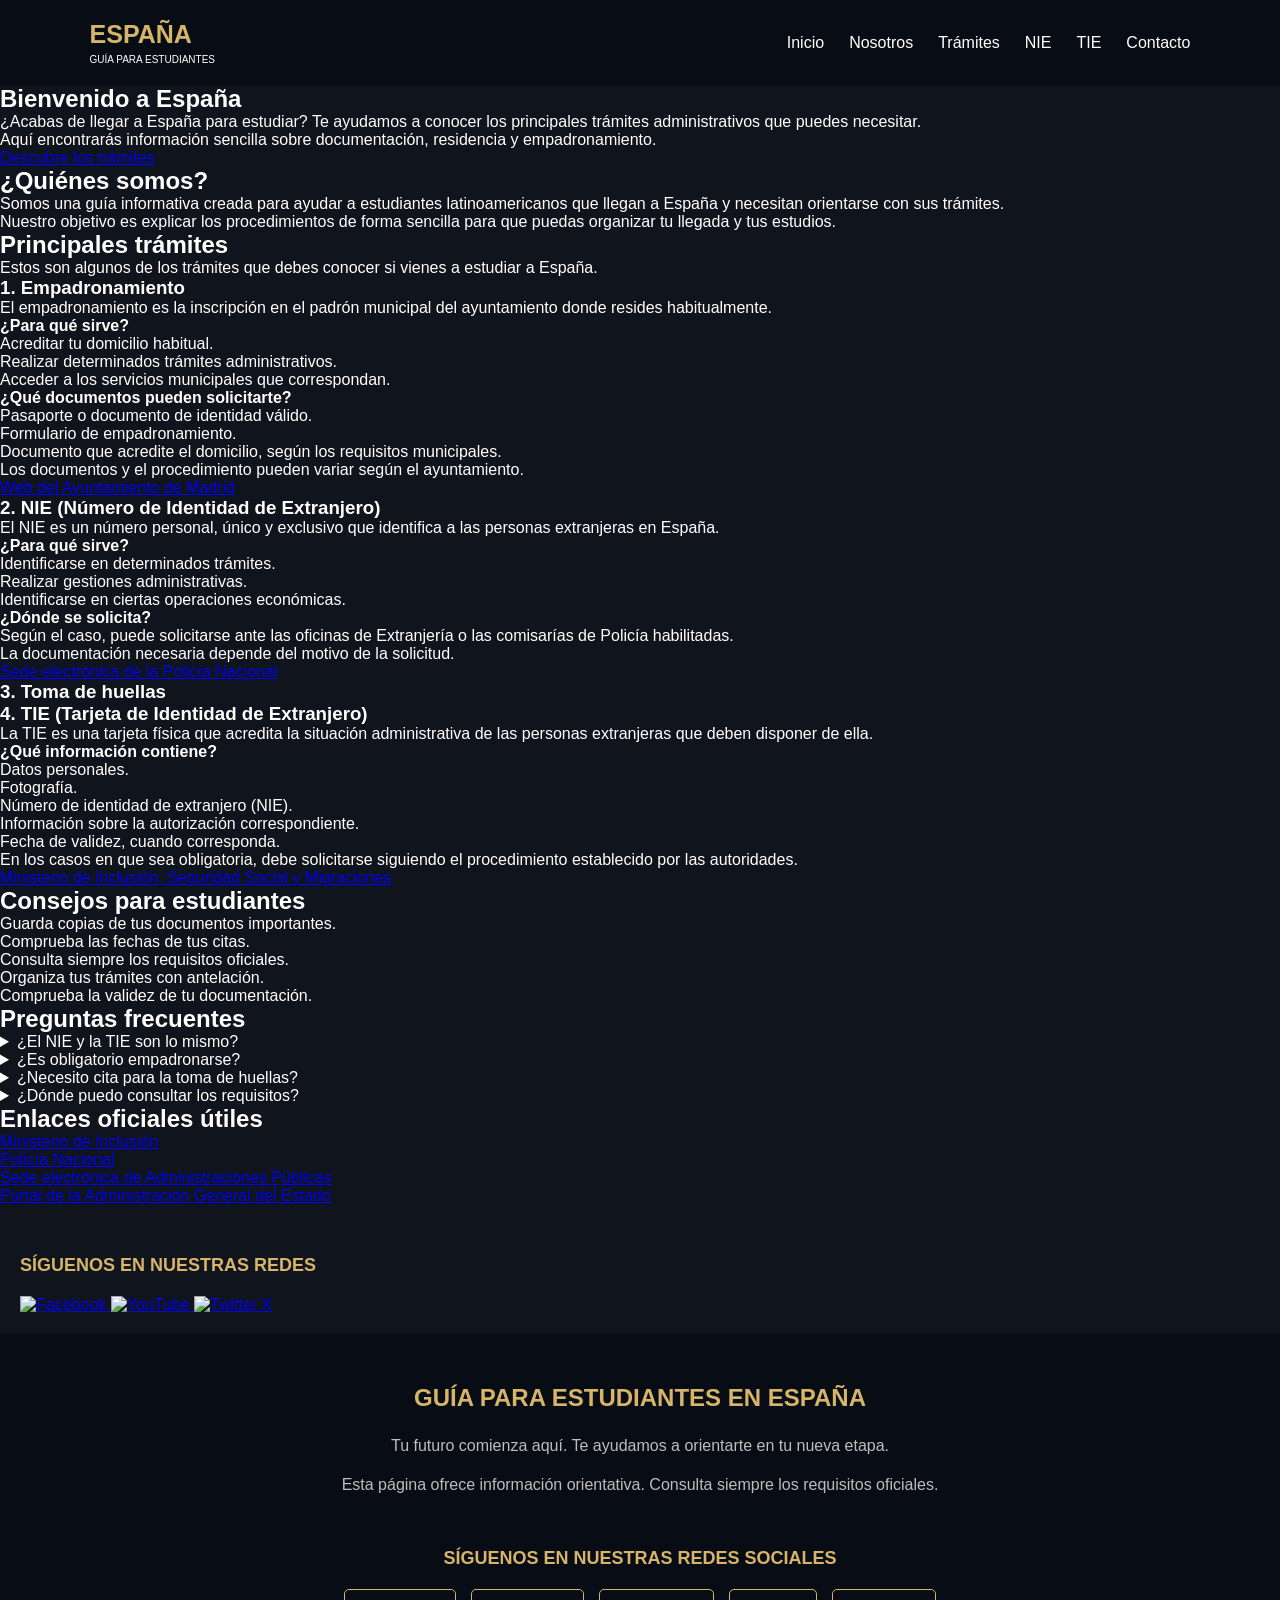
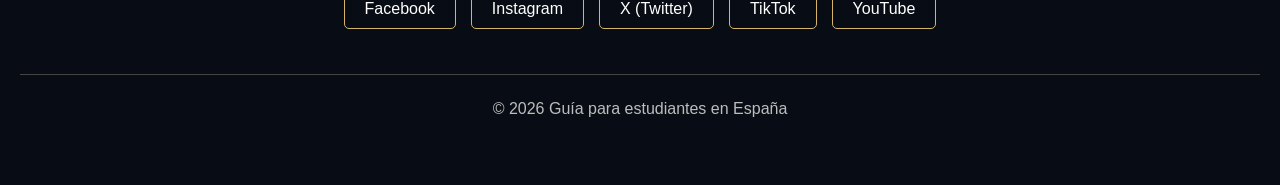
==== commit fe928a79: "Update index.html" ====
--- a/index.html
+++ b/index.html
@@ -300,9 +300,32 @@
 
     </main>
 
-    <!-- PIE DE PÁGINA -->
+   <!-- REDES SOCIALES -->
+    <div class="redes-sociales">
+
+        <h3>SÍGUENOS EN NUESTRAS REDES</h3>
+
+        <div class="iconos-redes">
+
+            <a href="https://www.facebook.com/" target="_blank" rel="noopener noreferrer">
+                <img src="https://cdn.jsdelivr.net/gh/simple-icons/simple-icons/icons/facebook.svg" alt="Facebook">
+            </a>
+
+            <a href="https://www.youtube.com/" target="_blank" rel="noopener noreferrer">
+                <img src="https://cdn.jsdelivr.net/gh/simple-icons/simple-icons/icons/youtube.svg" alt="YouTube">
+            </a>
+
+            <a href="https://x.com/" target="_blank" rel="noopener noreferrer">
+                <img src="https://cdn.jsdelivr.net/gh/simple-icons/simple-icons/icons/x.svg" alt="Twitter X">
+            </a>
+
+        </div>
+
+    </div>
+        <!-- PIE DE PAGINA -->
     <footer id="contacto">
-        <h2>Guía para estudiantes en España</h2>
+
+        <h2>GUÍA PARA ESTUDIANTES EN ESPAÑA</h2>
 
         <p>
             Tu futuro comienza aquí.
@@ -311,98 +334,58 @@
 
         <p>
             Esta página ofrece información orientativa.
-            Los requisitos y procedimientos pueden cambiar.
-            Consulta siempre las fuentes oficiales.
+            Consulta siempre los requisitos oficiales.
         </p>
 
-        <p>&copy; 2026 Guía para estudiantes en España</p>
+        <!-- REDES SOCIALES -->
+        <div class="redes-sociales">
+
+            <h3>SÍGUENOS EN NUESTRAS REDES SOCIALES</h3>
+
+            <div class="enlaces-redes">
+
+                <a href="https://www.facebook.com/"
+                   target="_blank"
+                   rel="noopener noreferrer">
+                    Facebook
+                </a>
+
+                <a href="https://www.instagram.com/"
+                   target="_blank"
+                   rel="noopener noreferrer">
+                    Instagram
+                </a>
+
+                <a href="https://x.com/"
+                   target="_blank"
+                   rel="noopener noreferrer">
+                    X (Twitter)
+                </a>
+
+                <a href="https://www.tiktok.com/"
+                   target="_blank"
+                   rel="noopener noreferrer">
+                    TikTok
+                </a>
+
+                <a href="https://www.youtube.com/"
+                   target="_blank"
+                   rel="noopener noreferrer">
+                    YouTube
+                </a>
+
+            </div>
+
+        </div>
+
+        <p class="copyright">
+            © 2026 Guía para estudiantes en España
+        </p>
+
     </footer>
-
 </body>
 </html>
  
-    <!-- REDES SOCIALES -->
-    <div class="redes-sociales">
-
-        <h3>SÍGUENOS EN NUESTRAS REDES</h3>
-
-        <div class="iconos-redes">
-
-            <a href="https://www.facebook.com/" target="_blank" rel="noopener noreferrer">
-                <img src="https://cdn.jsdelivr.net/gh/simple-icons/simple-icons/icons/facebook.svg" alt="Facebook">
-            </a>
-
-            <a href="https://www.youtube.com/" target="_blank" rel="noopener noreferrer">
-                <img src="https://cdn.jsdelivr.net/gh/simple-icons/simple-icons/icons/youtube.svg" alt="YouTube">
-            </a>
-
-            <a href="https://x.com/" target="_blank" rel="noopener noreferrer">
-                <img src="https://cdn.jsdelivr.net/gh/simple-icons/simple-icons/icons/x.svg" alt="Twitter X">
-            </a>
-
-        </div>
-
-    </div>
-        <!-- PIE DE PAGINA -->
-    <footer id="contacto">
-
-        <h2>GUÍA PARA ESTUDIANTES EN ESPAÑA</h2>
-
-        <p>
-            Tu futuro comienza aquí.
-            Te ayudamos a orientarte en tu nueva etapa.
-        </p>
-
-        <p>
-            Esta página ofrece información orientativa.
-            Consulta siempre los requisitos oficiales.
-        </p>
-
-        <!-- REDES SOCIALES -->
-        <div class="redes-sociales">
-
-            <h3>SÍGUENOS EN NUESTRAS REDES SOCIALES</h3>
-
-            <div class="enlaces-redes">
-
-                <a href="https://www.facebook.com/"
-                   target="_blank"
-                   rel="noopener noreferrer">
-                    Facebook
-                </a>
-
-                <a href="https://www.instagram.com/"
-                   target="_blank"
-                   rel="noopener noreferrer">
-                    Instagram
-                </a>
-
-                <a href="https://x.com/"
-                   target="_blank"
-                   rel="noopener noreferrer">
-                    X (Twitter)
-                </a>
-
-                <a href="https://www.tiktok.com/"
-                   target="_blank"
-                   rel="noopener noreferrer">
-                    TikTok
-                </a>
-
-                <a href="https://www.youtube.com/"
-                   target="_blank"
-                   rel="noopener noreferrer">
-                    YouTube
-                </a>
-
-            </div>
-
-        </div>
-
-        <p class="copyright">
-            © 2026 Guía para estudiantes en España
-        </p>
-
-    </footer>
-
-
+ 
+
+
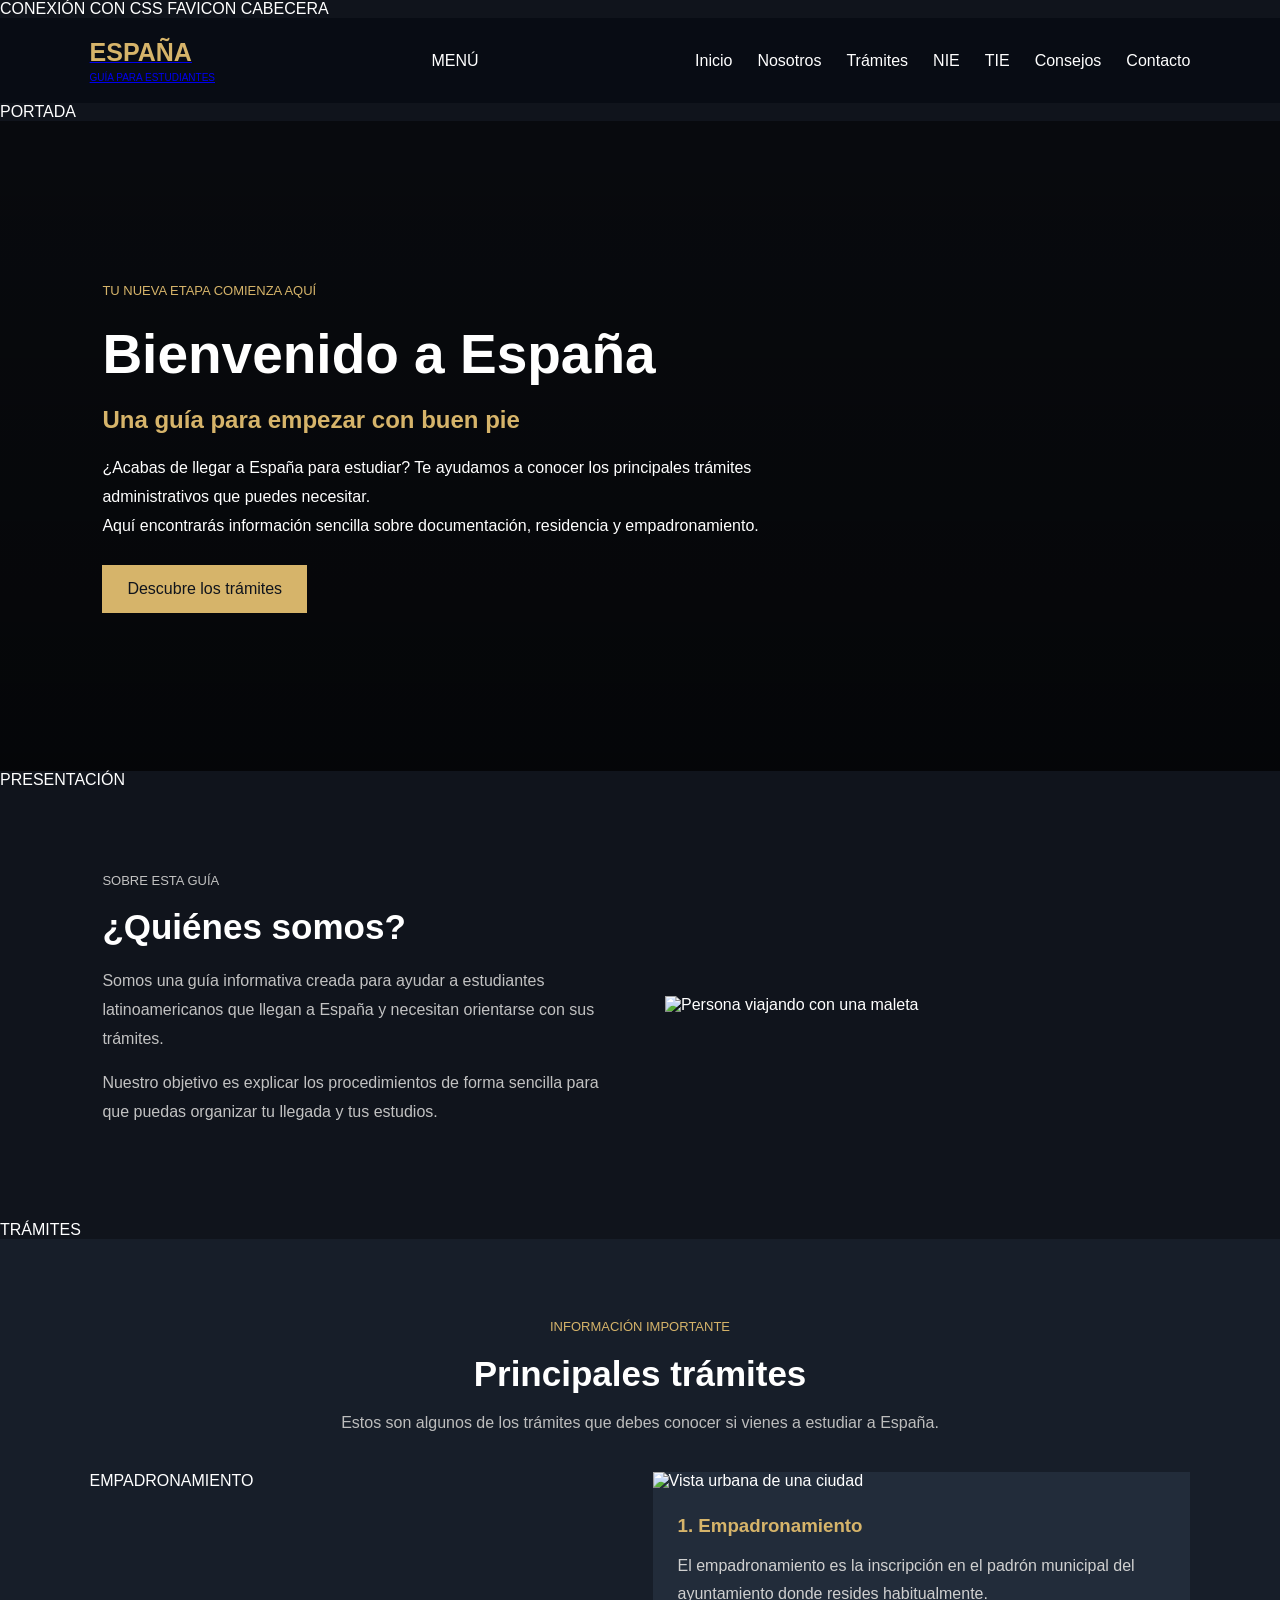
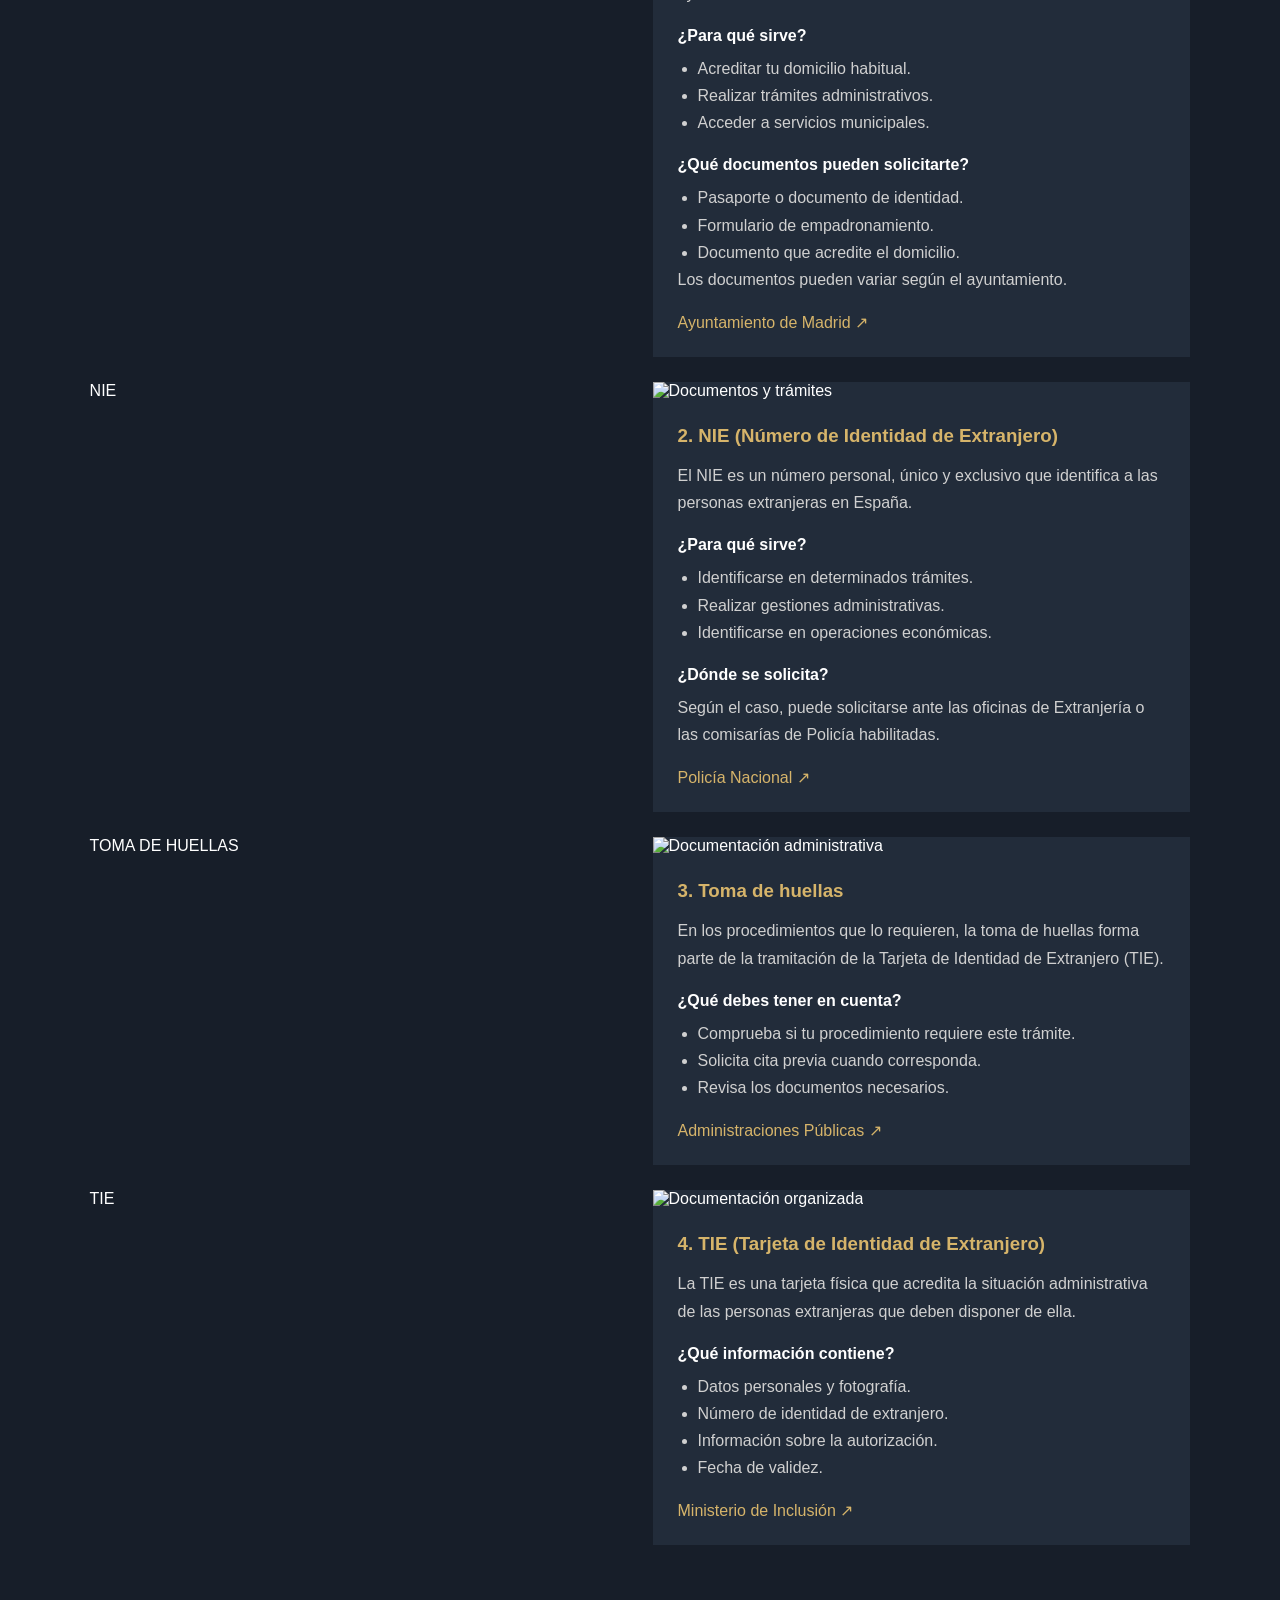
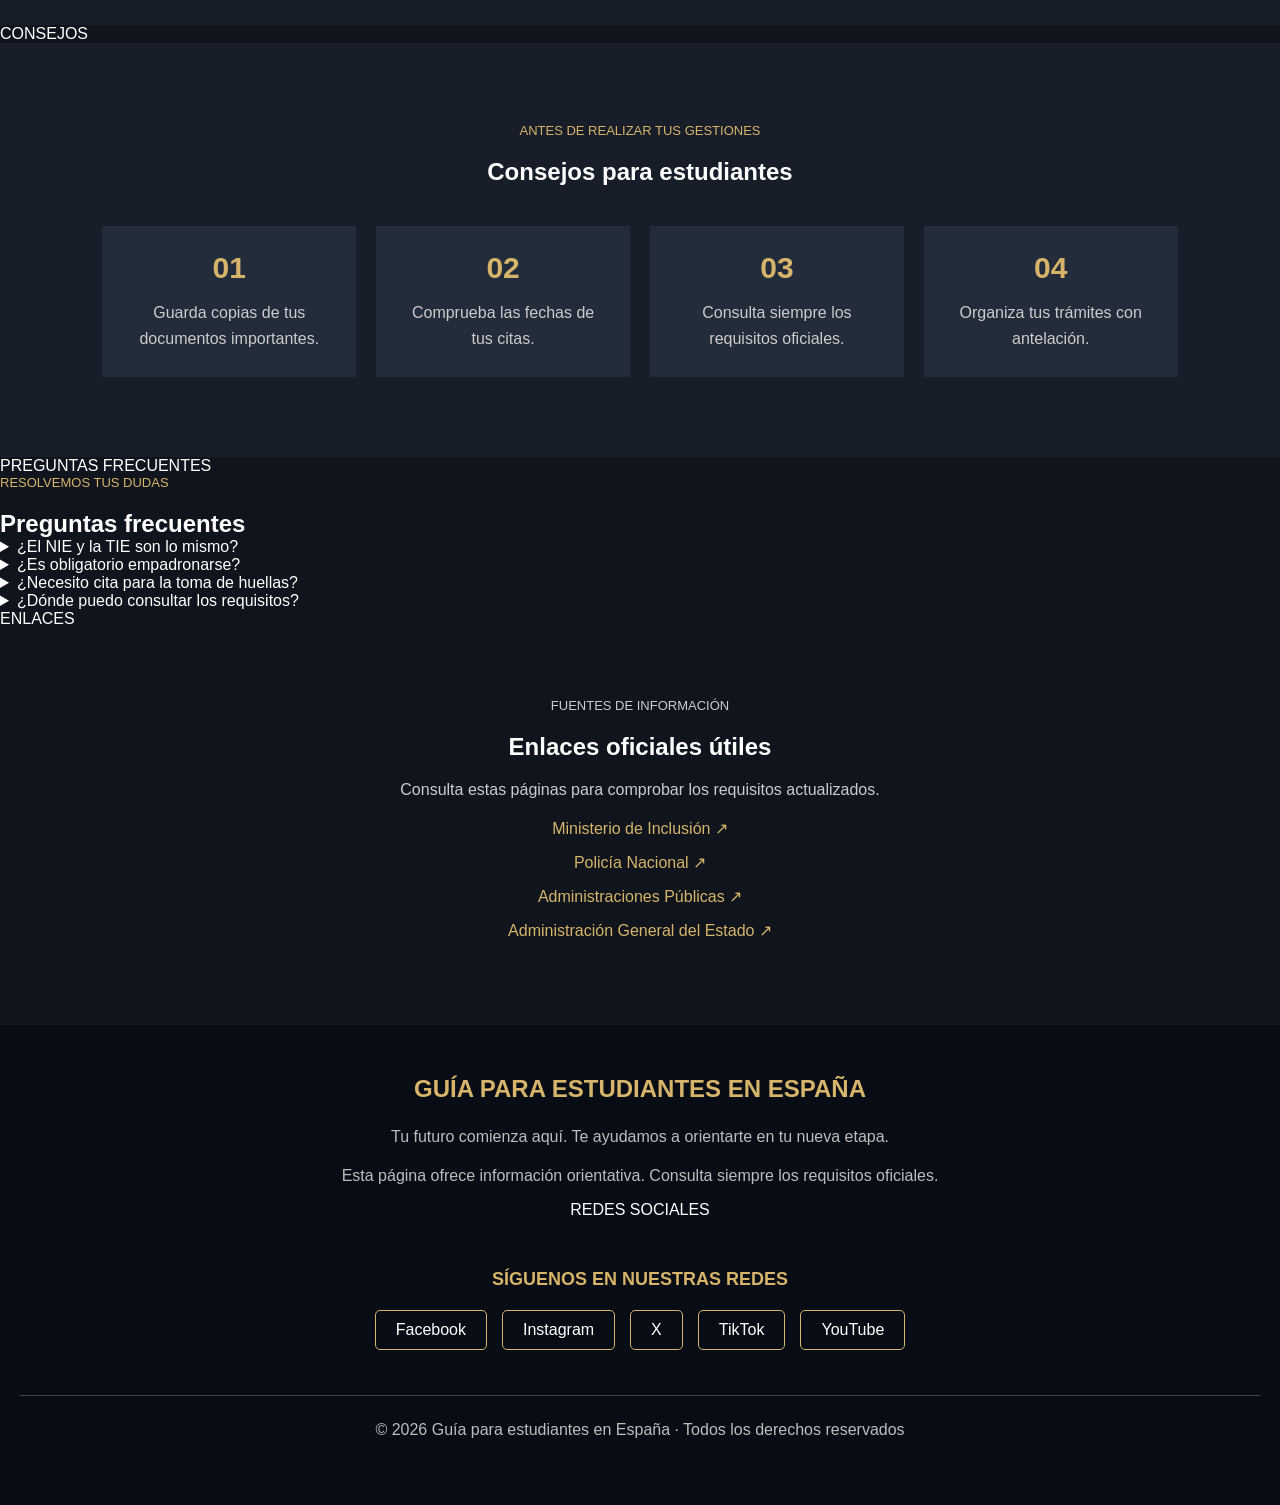
==== commit f795bb7f: "Update index.html" ====
--- a/index.html
+++ b/index.html
@@ -1,47 +1,38 @@
+ 
 <!DOCTYPE html>
 <html lang="es">
-
 <head>
-
     <meta charset="UTF-8">
-
     <meta name="viewport" content="width=device-width, initial-scale=1.0">
 
     <title>Guía para estudiantes latinoamericanos en España</title>
 
-    <meta name="description"
-        content="Guía para estudiantes latinoamericanos que llegan a España. Información y orientación para gestionar el empadronamiento, NIE, TIE y toma de huellas.">
-
-    <meta name="keywords"
-        content="estudiantes latinoamericanos España, estudiar en España, empadronamiento, NIE, TIE, toma de huellas">
+    <meta name="description" content="Guía para estudiantes latinoamericanos que llegan a España. Información sobre empadronamiento, NIE, TIE y toma de huellas.">
+
+    <meta name="keywords" content="estudiantes latinoamericanos España, estudiar en España, empadronamiento, NIE, TIE, toma de huellas">
 
     <meta name="author" content="Guía Estudiantes en España">
-
     <meta name="robots" content="index, follow">
 
-    <!-- ENLACE CSS -->
+    CONEXIÓN CON CSS
     <link rel="stylesheet" href="estiloindex.css">
 
-    <!-- FAVICON -->
-    <link rel="apple-touch-icon" sizes="180x180" href="apple-touch-icon.png">
-
-    <link rel="icon" type="image/png" sizes="32x32" href="favicon-32x32.png">
-
-    <link rel="icon" type="image/png" sizes="16x16" href="favicon-16x16.png">
+FAVICON 
+    <link rel="icon" type="image/svg+xml" href="favicon.svg">
 
 </head>
 
 <body>
 
-    <!-- CABECERA -->
+    CABECERA
     <header class="cabecera">
 
-        <div class="logo">
+        <a class="logo" href="#inicio">
             <span>ESPAÑA</span>
             <p>GUÍA PARA ESTUDIANTES</p>
-        </div>
-
-        <!-- MENÚ -->
+        </a>
+
+     MENÚ 
         <nav>
             <ul>
                 <li><a href="#inicio">Inicio</a></li>
@@ -49,6 +40,7 @@
                 <li><a href="#tramites">Trámites</a></li>
                 <li><a href="#nie">NIE</a></li>
                 <li><a href="#tie">TIE</a></li>
+                <li><a href="#consejos">Consejos</a></li>
                 <li><a href="#contacto">Contacto</a></li>
             </ul>
         </nav>
@@ -56,173 +48,280 @@
     </header>
 
     <main>
-
-        <!-- PORTADA -->
-        <section id="inicio">
-            <h2>Bienvenido a España</h2>
-
-            <p>
-                ¿Acabas de llegar a España para estudiar?
-                Te ayudamos a conocer los principales trámites
-                administrativos que puedes necesitar.
+        
+    PORTADA 
+        <section class="portada" id="inicio">
+
+            <div class="portada-contenido">
+
+                <p class="subtitulo">TU NUEVA ETAPA COMIENZA AQUÍ</p>
+
+                <h1>Bienvenido a España</h1>
+
+                <h2>Una guía para empezar con buen pie</h2>
+
+                <p>
+                    ¿Acabas de llegar a España para estudiar?
+                    Te ayudamos a conocer los principales trámites
+                    administrativos que puedes necesitar.
+                </p>
+
+                <p>
+                    Aquí encontrarás información sencilla sobre
+                    documentación, residencia y empadronamiento.
+                </p>
+
+                <a class="boton" href="#tramites">
+                    Descubre los trámites
+                </a>
+
+            </div>
+
+        </section>
+
+     PRESENTACIÓN 
+        <section class="presentacion" id="presentacion">
+
+            <div class="texto-presentacion">
+
+                <p class="etiqueta">SOBRE ESTA GUÍA</p>
+
+                <h2>¿Quiénes somos?</h2>
+
+                <p>
+                    Somos una guía informativa creada para ayudar
+                    a estudiantes latinoamericanos que llegan
+                    a España y necesitan orientarse con sus trámites.
+                </p>
+
+                <p>
+                    Nuestro objetivo es explicar los procedimientos
+                    de forma sencilla para que puedas organizar
+                    tu llegada y tus estudios.
+                </p>
+
+            </div>
+
+            <div class="imagen-presentacion">
+
+                <img src="https://images.unsplash.com/photo-1530789253388-582c481c54b0?auto=format&fit=crop&w=1000&q=85"
+                alt="Persona viajando con una maleta">
+
+            </div>
+
+        </section>
+        
+    TRÁMITES 
+        <section class="tramites" id="tramites">
+
+            <p class="etiqueta">INFORMACIÓN IMPORTANTE</p>
+
+            <h2>Principales trámites</h2>
+
+            <p class="descripcion">
+                Estos son algunos de los trámites que debes conocer
+                si vienes a estudiar a España.
             </p>
 
-            <p>
-                Aquí encontrarás información sencilla sobre
-                documentación, residencia y empadronamiento.
-            </p>
-
-            <a href="#tramites">Descubre los trámites</a>
-        </section>
-
-        <!-- PRESENTACIÓN -->
-        <section id="presentacion">
-            <h2>¿Quiénes somos?</h2>
-
-            <p>
-                Somos una guía informativa creada para ayudar
-                a estudiantes latinoamericanos que llegan
-                a España y necesitan orientarse con sus trámites.
-            </p>
-
-            <p>
-                Nuestro objetivo es explicar los procedimientos
-                de forma sencilla para que puedas organizar
-                tu llegada y tus estudios.
-            </p>
-        </section>
-
-        <!-- TRÁMITES -->
-        <section id="tramites">
-            <h2>Principales trámites</h2>
-
-            <p>
-                Estos son algunos de los trámites que debes
-                conocer si vienes a estudiar a España.
-            </p>
-
-            <!-- EMPADRONAMIENTO -->
-            <article id="empadronamiento">
-                <h3>1. Empadronamiento</h3>
-
-                <p>
-                    El empadronamiento es la inscripción en
-                    el padrón municipal del ayuntamiento
-                    donde resides habitualmente.
-                </p>
-
-                <h4>¿Para qué sirve?</h4>
-                <ul>
-                    <li>Acreditar tu domicilio habitual.</li>
-                    <li>Realizar determinados trámites administrativos.</li>
-                    <li>Acceder a los servicios municipales que correspondan.</li>
-                </ul>
-
-                <h4>¿Qué documentos pueden solicitarte?</h4>
-                <ul>
-                    <li>Pasaporte o documento de identidad válido.</li>
-                    <li>Formulario de empadronamiento.</li>
-                    <li>Documento que acredite el domicilio,
-                        según los requisitos municipales.</li>
-                </ul>
-
-                <p>
-                    Los documentos y el procedimiento pueden
-                    variar según el ayuntamiento.
-                </p>
-
-                <a href="https://www.madrid.es/"
-                   target="_blank" rel="noopener noreferrer">
-                    Web del Ayuntamiento de Madrid
-                </a>
-            </article>
-
-            <!-- NIE -->
-            <article id="nie">
-                <h3>2. NIE (Número de Identidad de Extranjero)</h3>
-
-                <p>
-                    El NIE es un número personal, único y exclusivo
-                    que identifica a las personas extranjeras
-                    en España.
-                </p>
-
-                <h4>¿Para qué sirve?</h4>
-                <ul>
-                    <li>Identificarse en determinados trámites.</li>
-                    <li>Realizar gestiones administrativas.</li>
-                    <li>Identificarse en ciertas operaciones económicas.</li>
-                </ul>
-
-                <h4>¿Dónde se solicita?</h4>
-                <p>
-                    Según el caso, puede solicitarse ante
-                    las oficinas de Extranjería o las
-                    comisarías de Policía habilitadas.
-                </p>
-
-                <p>
-                    La documentación necesaria depende del
-                    motivo de la solicitud.
-                </p>
-
-                <a href="https://sede.policia.gob.es/"
-                   target="_blank" rel="noopener noreferrer">
-                    Sede electrónica de la Policía Nacional
-                </a>
-            </article>
-
-            <!-- TOMA DE HUELLAS -->
-            <article id="huellas">
-                <h3>3. Toma de huellas</h3>
-                 <!-- TIE -->
-            <article id="tie">
-                <h3>4. TIE (Tarjeta de Identidad de Extranjero)</h3>
-
-                <p>
-                    La TIE es una tarjeta física que acredita
-                    la situación administrativa de las personas
-                    extranjeras que deben disponer de ella.
-                </p>
-
-                <h4>¿Qué información contiene?</h4>
-                <ul>
-                    <li>Datos personales.</li>
-                    <li>Fotografía.</li>
-                    <li>Número de identidad de extranjero (NIE).</li>
-                    <li>Información sobre la autorización correspondiente.</li>
-                    <li>Fecha de validez, cuando corresponda.</li>
-                </ul>
-
-                <p>
-                    En los casos en que sea obligatoria,
-                    debe solicitarse siguiendo el procedimiento
-                    establecido por las autoridades.
-                </p>
-
-                <a href="https://www.inclusion.gob.es/"
-                   target="_blank" rel="noopener noreferrer">
-                    Ministerio de Inclusión, Seguridad Social
-                    y Migraciones
-                </a>
-            </article>
-        </section>
-
-        <!-- CONSEJOS -->
-        <section id="consejos">
+            <div class="contenedor-tarjetas">
+                
+                EMPADRONAMIENTO 
+                <article class="tarjeta" id="empadronamiento">
+
+                    <img src="https://images.unsplash.com/photo-1519501025264-65ba15a82390?auto=format&fit=crop&w=1000&q=85"
+                    alt="Vista urbana de una ciudad">
+
+                    <div class="contenido-tarjeta">
+
+                        <h3>1. Empadronamiento</h3>
+
+                        <p>
+                            El empadronamiento es la inscripción
+                            en el padrón municipal del ayuntamiento
+                            donde resides habitualmente.
+                        </p>
+
+                        <h4>¿Para qué sirve?</h4>
+
+                        <ul>
+                            <li>Acreditar tu domicilio habitual.</li>
+                            <li>Realizar trámites administrativos.</li>
+                            <li>Acceder a servicios municipales.</li>
+                        </ul>
+
+                        <h4>¿Qué documentos pueden solicitarte?</h4>
+
+                        <ul>
+                            <li>Pasaporte o documento de identidad.</li>
+                            <li>Formulario de empadronamiento.</li>
+                            <li>Documento que acredite el domicilio.</li>
+                        </ul>
+
+                        <p>
+                            Los documentos pueden variar según
+                            el ayuntamiento.
+                        </p>
+
+                        <a href="https://www.madrid.es/"
+                        target="_blank" rel="noopener noreferrer">
+                            Ayuntamiento de Madrid ↗
+                        </a>
+
+                    </div>
+
+                </article>
+
+                 NIE 
+                <article class="tarjeta" id="nie">
+
+                    <img src="https://images.unsplash.com/photo-1554224155-6726b3ff858f?auto=format&fit=crop&w=1000&q=85"
+                    alt="Documentos y trámites">
+
+                    <div class="contenido-tarjeta">
+
+                        <h3>2. NIE (Número de Identidad de Extranjero)</h3>
+
+                        <p>
+                            El NIE es un número personal, único
+                            y exclusivo que identifica a las personas
+                            extranjeras en España.
+                        </p>
+
+                        <h4>¿Para qué sirve?</h4>
+
+                        <ul>
+                            <li>Identificarse en determinados trámites.</li>
+                            <li>Realizar gestiones administrativas.</li>
+                            <li>Identificarse en operaciones económicas.</li>
+                        </ul>
+
+                        <h4>¿Dónde se solicita?</h4>
+
+                        <p>
+                            Según el caso, puede solicitarse ante
+                            las oficinas de Extranjería o las
+                            comisarías de Policía habilitadas.
+                        </p>
+
+                        <a href="https://sede.policia.gob.es/"
+                        target="_blank" rel="noopener noreferrer">
+                            Policía Nacional ↗
+                        </a>
+
+                    </div>
+
+                </article>
+
+            TOMA DE HUELLAS 
+                <article class="tarjeta" id="huellas">
+
+                    <img src="https://images.unsplash.com/photo-1450101499163-c8848c66ca85?auto=format&fit=crop&w=1000&q=85"
+                    alt="Documentación administrativa">
+
+                    <div class="contenido-tarjeta">
+
+                        <h3>3. Toma de huellas</h3>
+
+                        <p>
+                            En los procedimientos que lo requieren,
+                            la toma de huellas forma parte de la
+                            tramitación de la Tarjeta de Identidad
+                            de Extranjero (TIE).
+                        </p>
+
+                        <h4>¿Qué debes tener en cuenta?</h4>
+
+                        <ul>
+                            <li>Comprueba si tu procedimiento requiere este trámite.</li>
+                            <li>Solicita cita previa cuando corresponda.</li>
+                            <li>Revisa los documentos necesarios.</li>
+                        </ul>
+
+                        <a href="https://sede.administracionespublicas.gob.es/"
+                        target="_blank" rel="noopener noreferrer">
+                            Administraciones Públicas ↗
+                        </a>
+
+                    </div>
+
+                </article>
+
+                 TIE 
+                <article class="tarjeta" id="tie">
+
+                    <img src="https://images.unsplash.com/photo-1450101499163-c8848c66ca85?auto=format&fit=crop&w=1000&q=85"
+                    alt="Documentación organizada">
+
+                    <div class="contenido-tarjeta">
+
+                        <h3>4. TIE (Tarjeta de Identidad de Extranjero)</h3>
+
+                        <p>
+                            La TIE es una tarjeta física que acredita
+                            la situación administrativa de las personas
+                            extranjeras que deben disponer de ella.
+                        </p>
+
+                        <h4>¿Qué información contiene?</h4>
+
+                        <ul>
+                            <li>Datos personales y fotografía.</li>
+                            <li>Número de identidad de extranjero.</li>
+                            <li>Información sobre la autorización.</li>
+                            <li>Fecha de validez.</li>
+                        </ul>
+
+                        <a href="https://www.inclusion.gob.es/"
+                        target="_blank" rel="noopener noreferrer">
+                            Ministerio de Inclusión ↗
+                        </a>
+
+                    </div>
+
+                </article>
+
+            </div>
+
+        </section>
+
+         CONSEJOS 
+        <section class="consejos" id="consejos">
+
+            <p class="etiqueta">ANTES DE REALIZAR TUS GESTIONES</p>
+
             <h2>Consejos para estudiantes</h2>
 
-            <ul>
-                <li>Guarda copias de tus documentos importantes.</li>
-                <li>Comprueba las fechas de tus citas.</li>
-                <li>Consulta siempre los requisitos oficiales.</li>
-                <li>Organiza tus trámites con antelación.</li>
-                <li>Comprueba la validez de tu documentación.</li>
-            </ul>
-        </section>
-
-        <!-- PREGUNTAS FRECUENTES -->
-        <section id="preguntas">
+            <div class="lista-consejos">
+
+                <div>
+                    <h3>01</h3>
+                    <p>Guarda copias de tus documentos importantes.</p>
+                </div>
+
+                <div>
+                    <h3>02</h3>
+                    <p>Comprueba las fechas de tus citas.</p>
+                </div>
+
+                <div>
+                    <h3>03</h3>
+                    <p>Consulta siempre los requisitos oficiales.</p>
+                </div>
+
+                <div>
+                    <h3>04</h3>
+                    <p>Organiza tus trámites con antelación.</p>
+                </div>
+
+            </div>
+
+        </section>
+
+         PREGUNTAS FRECUENTES
+        <section class="preguntas" id="preguntas">
+
+            <p class="etiqueta">RESOLVEMOS TUS DUDAS</p>
+
             <h2>Preguntas frecuentes</h2>
 
             <details>
@@ -239,8 +338,7 @@
                 <p>
                     Las personas que residen habitualmente
                     en un municipio deben inscribirse en su
-                    padrón municipal. Consulta el procedimiento
-                    de tu ayuntamiento.
+                    padrón municipal.
                 </p>
             </details>
 
@@ -249,7 +347,7 @@
                 <p>
                     Cuando el procedimiento requiere toma
                     de huellas, normalmente debes solicitar
-                    cita previa en la oficina correspondiente.
+                    cita previa.
                 </p>
             </details>
 
@@ -261,131 +359,122 @@
                     donde resides.
                 </p>
             </details>
-        </section>
-
-        <!-- ENLACES ÚTILES -->
-        <section id="recursos">
+
+        </section>
+
+     ENLACES
+        <section class="recursos" id="recursos">
+
+            <p class="etiqueta">FUENTES DE INFORMACIÓN</p>
+
             <h2>Enlaces oficiales útiles</h2>
 
+            <p>
+                Consulta estas páginas para comprobar
+                los requisitos actualizados.
+            </p>
+
             <ul>
+
                 <li>
                     <a href="https://www.inclusion.gob.es/"
-                       target="_blank" rel="noopener noreferrer">
-                        Ministerio de Inclusión
+                    target="_blank" rel="noopener noreferrer">
+                        Ministerio de Inclusión ↗
                     </a>
                 </li>
 
                 <li>
                     <a href="https://sede.policia.gob.es/"
-                       target="_blank" rel="noopener noreferrer">
-                        Policía Nacional
+                    target="_blank" rel="noopener noreferrer">
+                        Policía Nacional ↗
                     </a>
                 </li>
 
                 <li>
                     <a href="https://sede.administracionespublicas.gob.es/"
-                       target="_blank" rel="noopener noreferrer">
-                        Sede electrónica de Administraciones Públicas
+                    target="_blank" rel="noopener noreferrer">
+                        Administraciones Públicas ↗
                     </a>
                 </li>
 
                 <li>
                     <a href="https://administracion.gob.es/"
-                       target="_blank" rel="noopener noreferrer">
-                        Portal de la Administración General del Estado
+                    target="_blank" rel="noopener noreferrer">
+                        Administración General del Estado ↗
                     </a>
                 </li>
+
             </ul>
+
         </section>
 
     </main>
 
-   <!-- REDES SOCIALES -->
-    <div class="redes-sociales">
-
-        <h3>SÍGUENOS EN NUESTRAS REDES</h3>
-
-        <div class="iconos-redes">
-
-            <a href="https://www.facebook.com/" target="_blank" rel="noopener noreferrer">
-                <img src="https://cdn.jsdelivr.net/gh/simple-icons/simple-icons/icons/facebook.svg" alt="Facebook">
-            </a>
-
-            <a href="https://www.youtube.com/" target="_blank" rel="noopener noreferrer">
-                <img src="https://cdn.jsdelivr.net/gh/simple-icons/simple-icons/icons/youtube.svg" alt="YouTube">
-            </a>
-
-            <a href="https://x.com/" target="_blank" rel="noopener noreferrer">
-                <img src="https://cdn.jsdelivr.net/gh/simple-icons/simple-icons/icons/x.svg" alt="Twitter X">
-            </a>
+
+    <footer id="contacto">
+
+        <div class="footer-contenido">
+
+            <h2>GUÍA PARA ESTUDIANTES EN ESPAÑA</h2>
+
+            <p class="frase-final">
+                Tu futuro comienza aquí.
+                Te ayudamos a orientarte en tu nueva etapa.
+            </p>
+
+            <p>
+                Esta página ofrece información orientativa.
+                Consulta siempre los requisitos oficiales.
+            </p>
+
+            REDES SOCIALES 
+            <div class="redes-sociales">
+
+                <h3>SÍGUENOS EN NUESTRAS REDES</h3>
+
+                <div class="enlaces-redes">
+
+                    <a href="https://www.facebook.com/"
+                    target="_blank" rel="noopener noreferrer">
+                        Facebook
+                    </a>
+
+                    <a href="https://www.instagram.com/"
+                    target="_blank" rel="noopener noreferrer">
+                        Instagram
+                    </a>
+
+                    <a href="https://x.com/"
+                    target="_blank" rel="noopener noreferrer">
+                        X
+                    </a>
+
+                    <a href="https://www.tiktok.com/"
+                    target="_blank" rel="noopener noreferrer">
+                        TikTok
+                    </a>
+
+                    <a href="https://www.youtube.com/"
+                    target="_blank" rel="noopener noreferrer">
+                        YouTube
+                    </a>
+
+                </div>
+
+            </div>
+
+            <p class="copyright">
+                © 2026 Guía para estudiantes en España
+                · Todos los derechos reservados
+            </p>
 
         </div>
 
-    </div>
-        <!-- PIE DE PAGINA -->
-    <footer id="contacto">
-
-        <h2>GUÍA PARA ESTUDIANTES EN ESPAÑA</h2>
-
-        <p>
-            Tu futuro comienza aquí.
-            Te ayudamos a orientarte en tu nueva etapa.
-        </p>
-
-        <p>
-            Esta página ofrece información orientativa.
-            Consulta siempre los requisitos oficiales.
-        </p>
-
-        <!-- REDES SOCIALES -->
-        <div class="redes-sociales">
-
-            <h3>SÍGUENOS EN NUESTRAS REDES SOCIALES</h3>
-
-            <div class="enlaces-redes">
-
-                <a href="https://www.facebook.com/"
-                   target="_blank"
-                   rel="noopener noreferrer">
-                    Facebook
-                </a>
-
-                <a href="https://www.instagram.com/"
-                   target="_blank"
-                   rel="noopener noreferrer">
-                    Instagram
-                </a>
-
-                <a href="https://x.com/"
-                   target="_blank"
-                   rel="noopener noreferrer">
-                    X (Twitter)
-                </a>
-
-                <a href="https://www.tiktok.com/"
-                   target="_blank"
-                   rel="noopener noreferrer">
-                    TikTok
-                </a>
-
-                <a href="https://www.youtube.com/"
-                   target="_blank"
-                   rel="noopener noreferrer">
-                    YouTube
-                </a>
-
-            </div>
-
-        </div>
-
-        <p class="copyright">
-            © 2026 Guía para estudiantes en España
-        </p>
-
     </footer>
+
 </body>
 </html>
+
  
- 
-
-
+
+
